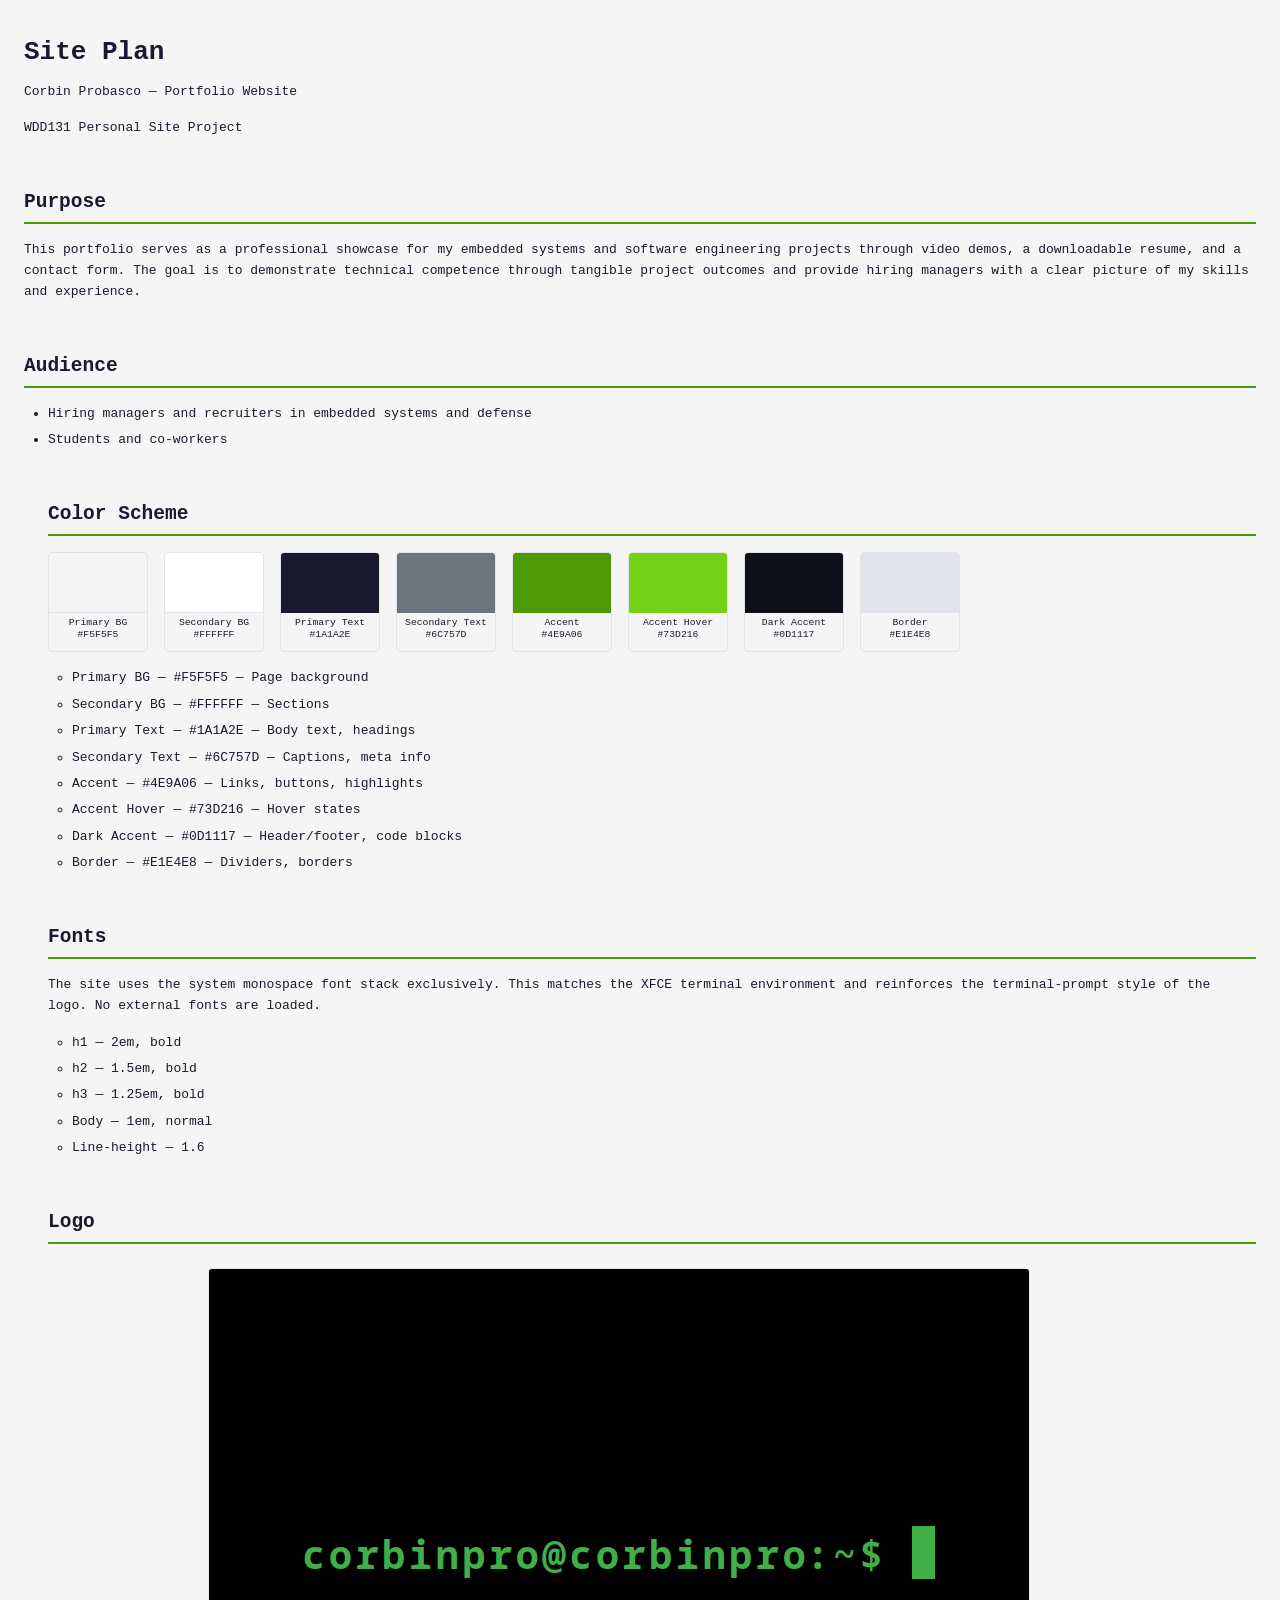
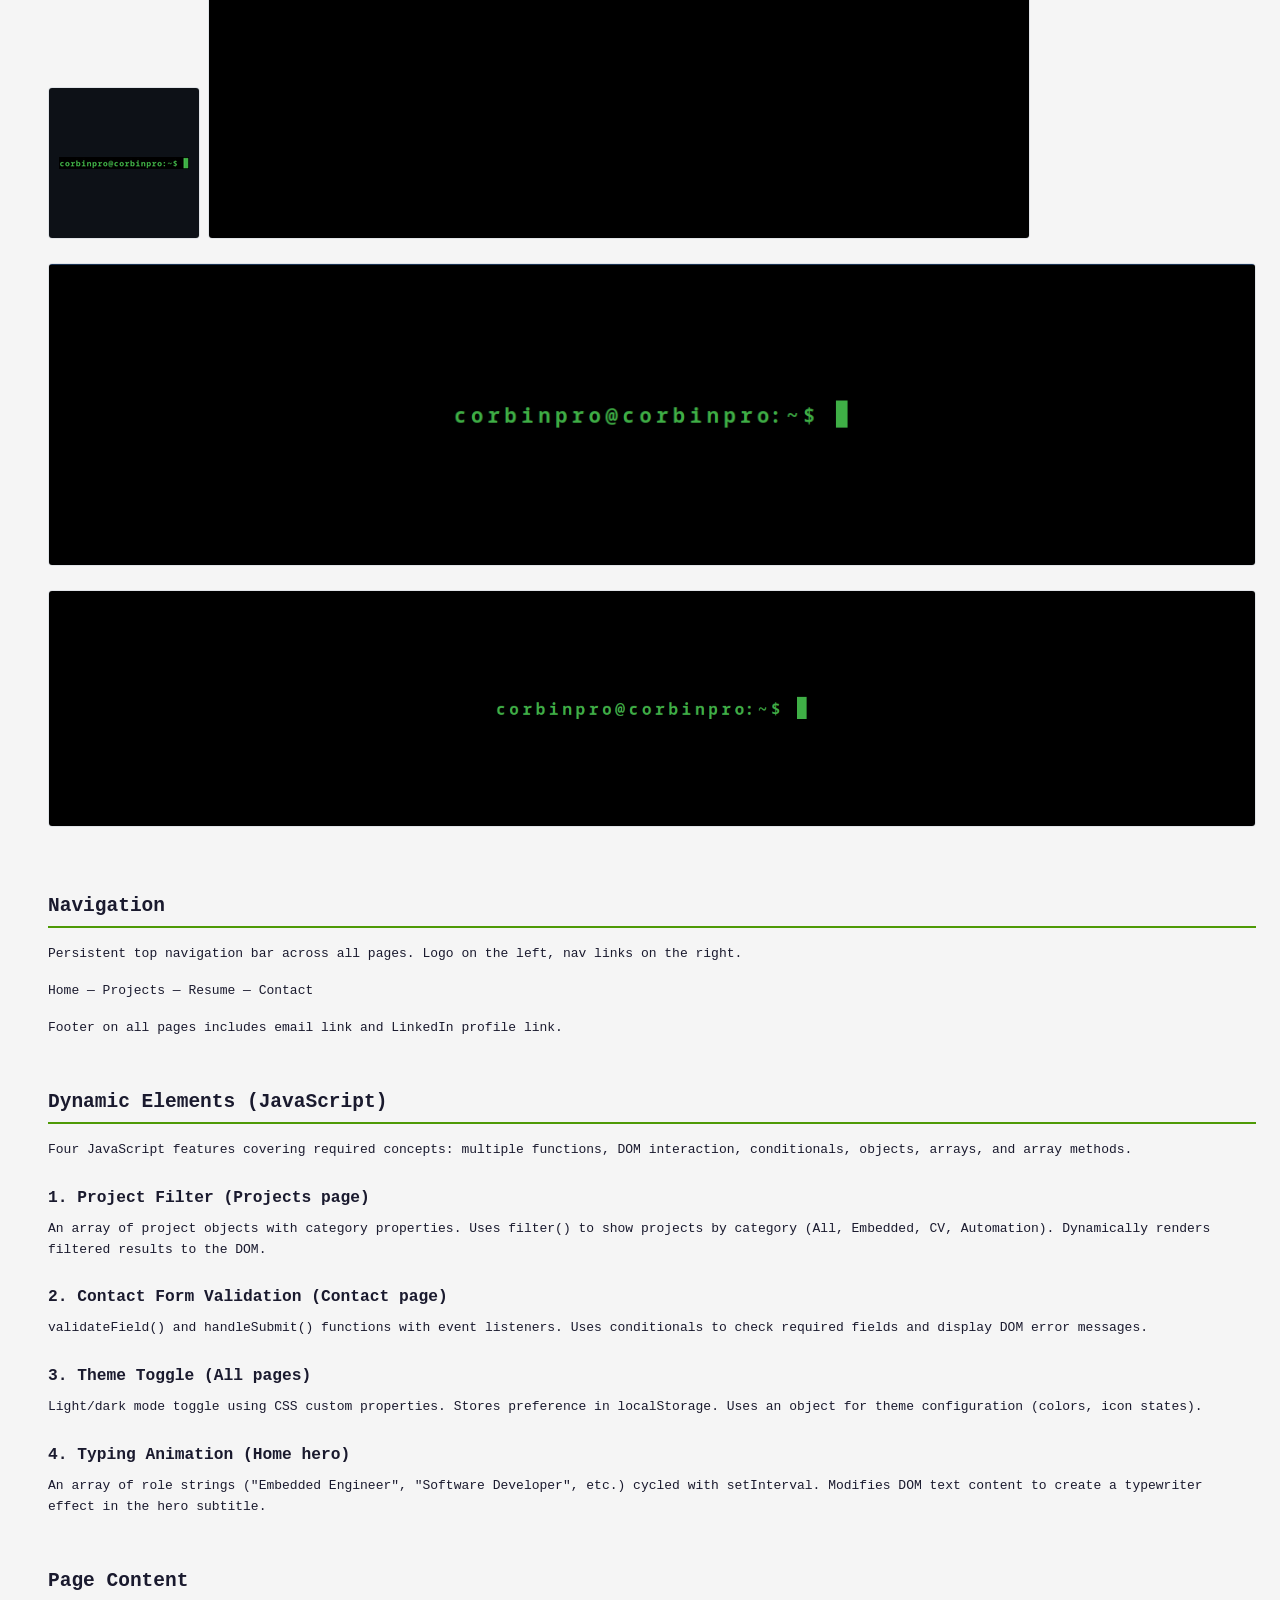
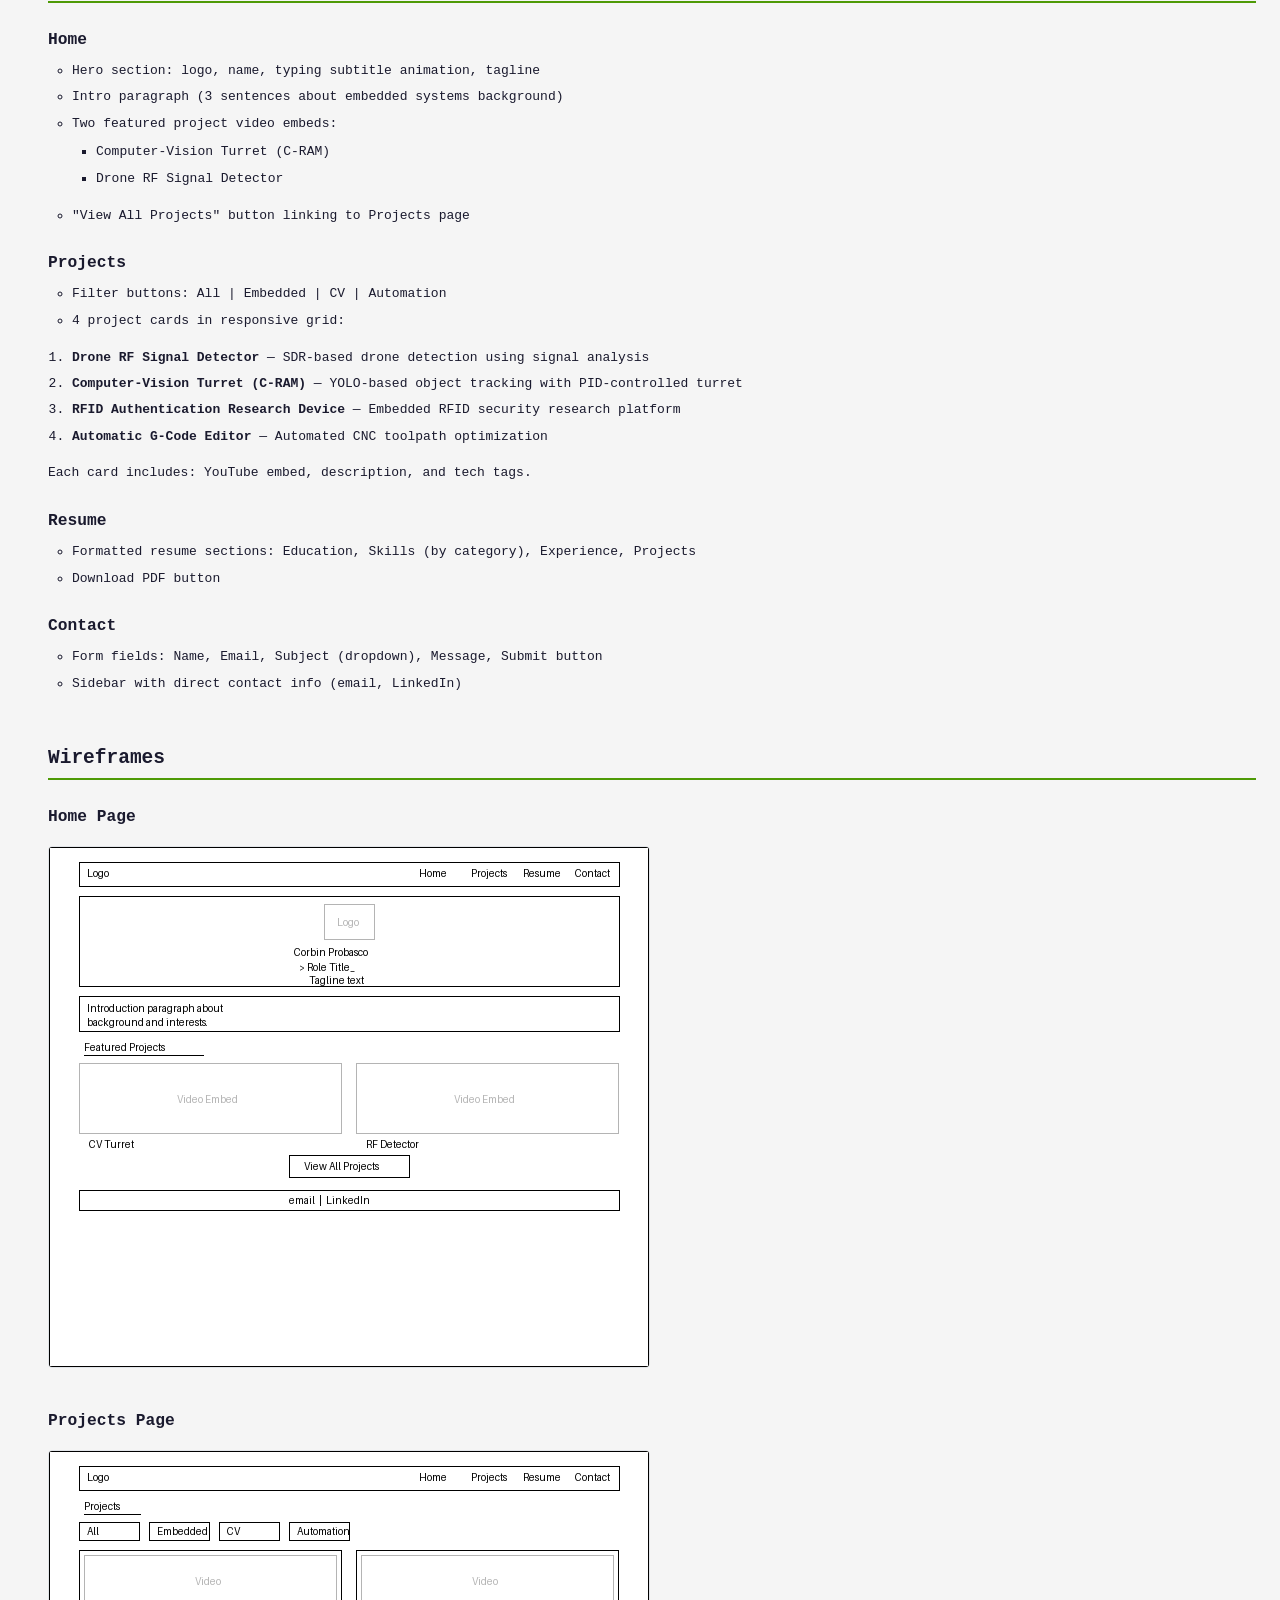
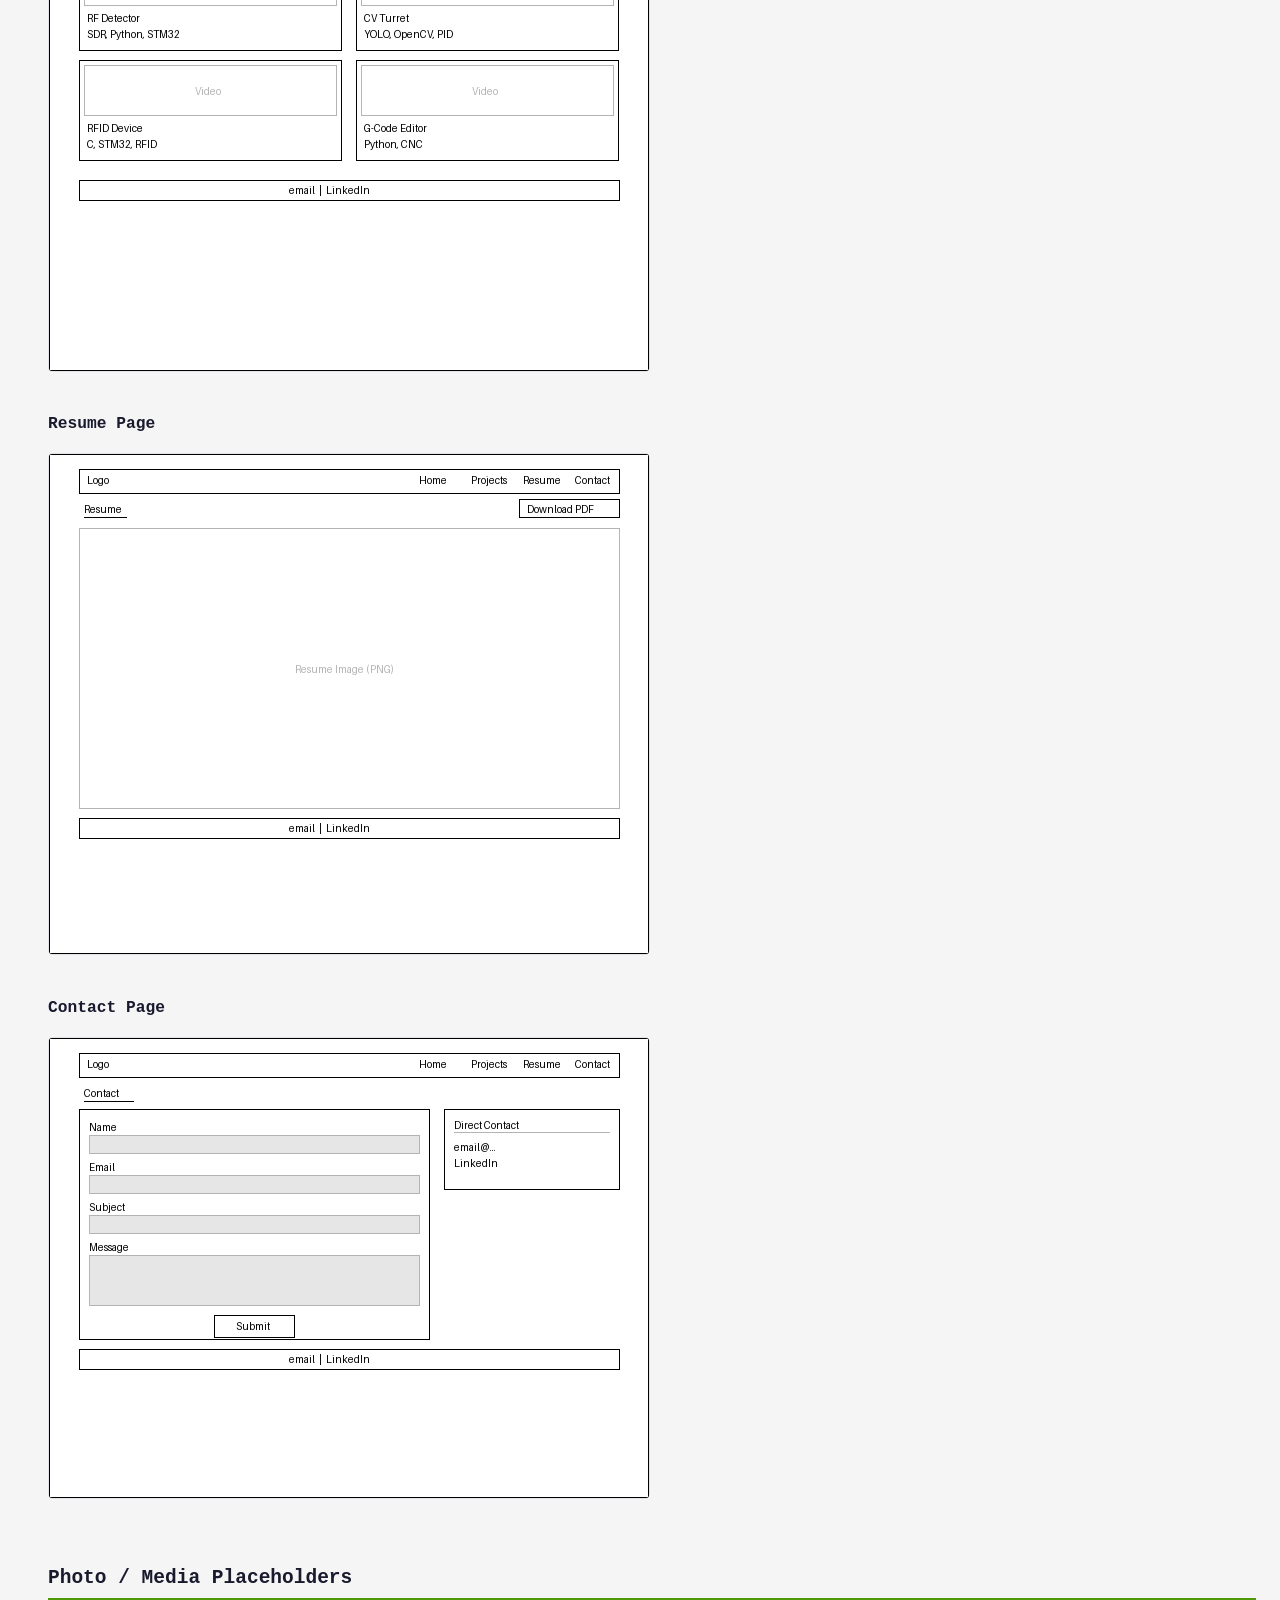
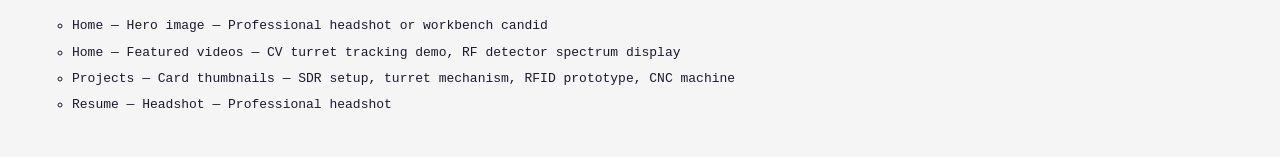
==== plan/site-plan.html @ 93730e00 "site plan" ====
<!DOCTYPE html>
<html lang="en">
<head>
    <meta charset="UTF-8">
    <meta name="viewport" content="width=device-width, initial-scale=1.0">
    <title>Site Plan — Corbin Probasco Portfolio</title>
    <link rel="stylesheet" href="site-plan.css">
</head>
<body>
    <header>
        <h1>Site Plan</h1>
        <p>Corbin Probasco — Portfolio Website</p>
        <p>WDD131 Personal Site Project</p>
    </header>

    <h2>Purpose</h2>
    <p>
        This portfolio serves as a professional showcase for my embedded systems
        and software engineering projects through video demos, a downloadable resume,
        and a contact form. The goal is to demonstrate technical competence through
        tangible project outcomes and provide hiring managers with a clear picture
        of my skills and experience.
    </p>

    <h2>Audience</h2>
    <ul>
        <li>Hiring managers and recruiters in embedded systems and defense</li>
        <li>Students and co-workers </li>
        
    <h2>Color Scheme</h2>
    <div class="color-swatches">
        <div class="swatch">
            <div class="color-block" style="background: #F5F5F5; border-bottom: 1px solid #E1E4E8;"></div>
            <div class="color-label">Primary BG<br>#F5F5F5</div>
        </div>
        <div class="swatch">
            <div class="color-block" style="background: #FFFFFF; border-bottom: 1px solid #E1E4E8;"></div>
            <div class="color-label">Secondary BG<br>#FFFFFF</div>
        </div>
        <div class="swatch">
            <div class="color-block" style="background: #1A1A2E;"></div>
            <div class="color-label">Primary Text<br>#1A1A2E</div>
        </div>
        <div class="swatch">
            <div class="color-block" style="background: #6C757D;"></div>
            <div class="color-label">Secondary Text<br>#6C757D</div>
        </div>
        <div class="swatch">
            <div class="color-block" style="background: #4E9A06;"></div>
            <div class="color-label">Accent<br>#4E9A06</div>
        </div>
        <div class="swatch">
            <div class="color-block" style="background: #73D216;"></div>
            <div class="color-label">Accent Hover<br>#73D216</div>
        </div>
        <div class="swatch">
            <div class="color-block" style="background: #0D1117;"></div>
            <div class="color-label">Dark Accent<br>#0D1117</div>
        </div>
        <div class="swatch">
            <div class="color-block" style="background: #E1E4E8;"></div>
            <div class="color-label">Border<br>#E1E4E8</div>
        </div>
    </div>
    <ul>
        <li>Primary BG — #F5F5F5 — Page background</li>
        <li>Secondary BG — #FFFFFF — Sections</li>
        <li>Primary Text — #1A1A2E — Body text, headings</li>
        <li>Secondary Text — #6C757D — Captions, meta info</li>
        <li>Accent — #4E9A06 — Links, buttons, highlights</li>
        <li>Accent Hover — #73D216 — Hover states</li>
        <li>Dark Accent — #0D1117 — Header/footer, code blocks</li>
        <li>Border — #E1E4E8 — Dividers, borders</li>
    </ul>

    <h2>Fonts</h2>
    <p>
        The site uses the system <code>monospace</code> font stack exclusively.
        This matches the XFCE terminal environment and reinforces the terminal-prompt
        style of the logo. No external fonts are loaded.
    </p>
    <ul>
        <li>h1 — 2em, bold</li>
        <li>h2 — 1.5em, bold</li>
        <li>h3 — 1.25em, bold</li>
        <li>Body — 1em, normal</li>
        <li>Line-height — 1.6</li>
    </ul>

    <h2>Logo</h2>
    <img src="../images/corbinpro-small.png" alt="corbinpro small logo">
    <img src="../images/corbinpro.png" alt="corbinpro terminal logo">
    <img src="../images/corbinpro-wide.png" alt="corbinpro wide banner">
    <img src="../images/corbinpro-extra-wide.png" alt="corbinpro extra wide banner">

    <h2>Navigation</h2>
    <p>
        Persistent top navigation bar across all pages. Logo on the left,
        nav links on the right.
    </p>
    <p>Home — Projects — Resume — Contact</p>
    <p>Footer on all pages includes email link and LinkedIn profile link.</p>

    <h2>Dynamic Elements (JavaScript)</h2>
    <p>
        Four JavaScript features covering required concepts: multiple functions,
        DOM interaction, conditionals, objects, arrays, and array methods.
    </p>

    <h3>1. Project Filter (Projects page)</h3>
    <p>
        An array of project objects with category properties. Uses
        <code>filter()</code> to show projects by category (All, Embedded, CV,
        Automation). Dynamically renders filtered results to the DOM.
    </p>

    <h3>2. Contact Form Validation (Contact page)</h3>
    <p>
        <code>validateField()</code> and <code>handleSubmit()</code> functions
        with event listeners. Uses conditionals to check required fields and
        display DOM error messages.
    </p>

    <h3>3. Theme Toggle (All pages)</h3>
    <p>
        Light/dark mode toggle using CSS custom properties. Stores preference in
        <code>localStorage</code>. Uses an object for theme configuration
        (colors, icon states).
    </p>

    <h3>4. Typing Animation (Home hero)</h3>
    <p>
        An array of role strings ("Embedded Engineer", "Software Developer", etc.)
        cycled with <code>setInterval</code>. Modifies DOM text content to create
        a typewriter effect in the hero subtitle.
    </p>

    <h2>Page Content</h2>

    <h3>Home</h3>
    <ul>
        <li>Hero section: logo, name, typing subtitle animation, tagline</li>
        <li>Intro paragraph (3 sentences about embedded systems background)</li>
        <li>Two featured project video embeds:
            <ul>
                <li>Computer-Vision Turret (C-RAM)</li>
                <li>Drone RF Signal Detector</li>
            </ul>
        </li>
        <li>"View All Projects" button linking to Projects page</li>
    </ul>

    <h3>Projects</h3>
    <ul>
        <li>Filter buttons: All | Embedded | CV | Automation</li>
        <li>4 project cards in responsive grid:</li>
    </ul>
    <ol>
        <li><strong>Drone RF Signal Detector</strong> — SDR-based drone detection using signal analysis</li>
        <li><strong>Computer-Vision Turret (C-RAM)</strong> — YOLO-based object tracking with PID-controlled turret</li>
        <li><strong>RFID Authentication Research Device</strong> — Embedded RFID security research platform</li>
        <li><strong>Automatic G-Code Editor</strong> — Automated CNC toolpath optimization</li>
    </ol>
    <p>Each card includes: YouTube embed, description, and tech tags.</p>

    <h3>Resume</h3>
    <ul>
        <li>Formatted resume sections: Education, Skills (by category), Experience, Projects</li>
        <li>Download PDF button</li>
    </ul>

    <h3>Contact</h3>
    <ul>
        <li>Form fields: Name, Email, Subject (dropdown), Message, Submit button</li>
        <li>Sidebar with direct contact info (email, LinkedIn)</li>
    </ul>

    <h2>Wireframes</h2>

    <h3>Home Page</h3>
    <img src="../images/home.png" alt="Home page wireframe">

    <h3>Projects Page</h3>
    <img src="../images/projects.png" alt="Projects page wireframe">

    <h3>Resume Page</h3>
    <img src="../images/resume.png" alt="Resume page wireframe">

    <h3>Contact Page</h3>
    <img src="../images/contact.png" alt="Contact page wireframe">

    <h2>Photo / Media Placeholders</h2>
    <ul>
        <li>Home — Hero image — Professional headshot or workbench candid</li>
        <li>Home — Featured videos — CV turret tracking demo, RF detector spectrum display</li>
        <li>Projects — Card thumbnails — SDR setup, turret mechanism, RFID prototype, CNC machine</li>
        <li>Resume — Headshot — Professional headshot</li>
    </ul>

</body>
</html>
---- plan/site-plan.css ----
* {
    margin: 0;
    padding: 0;
    box-sizing: border-box;
}

body {
    font-family: monospace;
    background: #F5F5F5;
    color: #1A1A2E;
    max-width: 1400px;
    margin: 0 auto;
    padding: 2rem 1.5rem;
    line-height: 1.6;
}

h1 { font-size: 2em; margin-bottom: 0.5rem; }
h2 {
    font-size: 1.5em;
    border-bottom: 2px solid #4E9A06;
    padding-bottom: 0.25rem;
    margin-top: 3rem;
    margin-bottom: 1rem;
}
h3 { font-size: 1.25em; margin-top: 1.5rem; margin-bottom: 0.5rem; }

p { margin-bottom: 1rem; }
a { color: #4E9A06; }
a:hover { color: #73D216; }

ul, ol { margin: 0.5rem 0 1rem 1.5rem; }
li { margin-bottom: 0.35rem; }

.color-swatches {
    display: flex;
    flex-wrap: wrap;
    gap: 1rem;
    margin: 1rem 0;
}

.swatch {
    width: 100px;
    height: 100px;
    border: 1px solid #E1E4E8;
    border-radius: 4px;
    text-align: center;
    font-size: 0.75em;
    overflow: hidden;
}
.swatch .color-block { width: 100%; height: 60px; }
.swatch .color-label { padding: 4px 2px; line-height: 1.2; }

img {
    max-width: 100%;
    height: auto;
    border: 1px solid #E1E4E8;
    border-radius: 4px;
    margin: 0.5rem 0;
}

@media (max-width: 600px) {
    body { padding: 1rem; }
    .color-swatches { justify-content: center; }
    .swatch { width: 80px; height: 80px; }
    .swatch .color-block { height: 45px; }
}
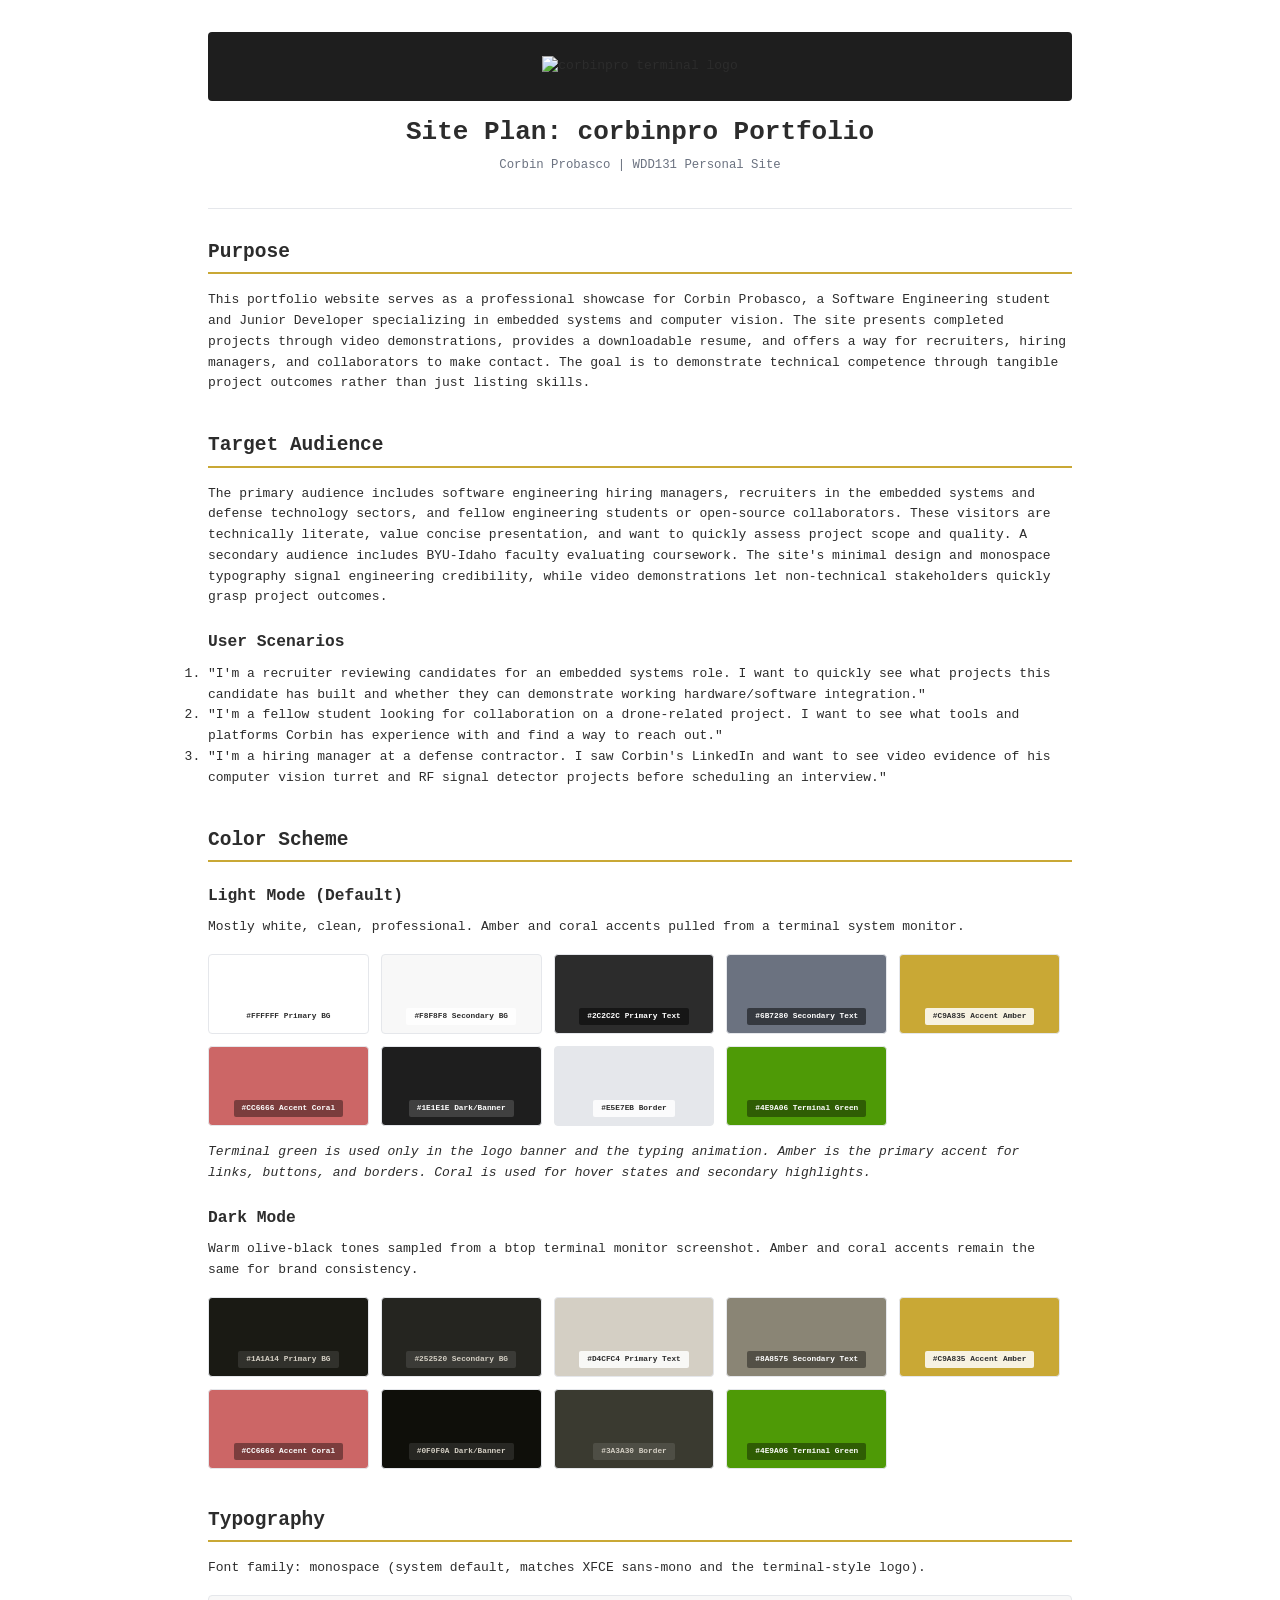
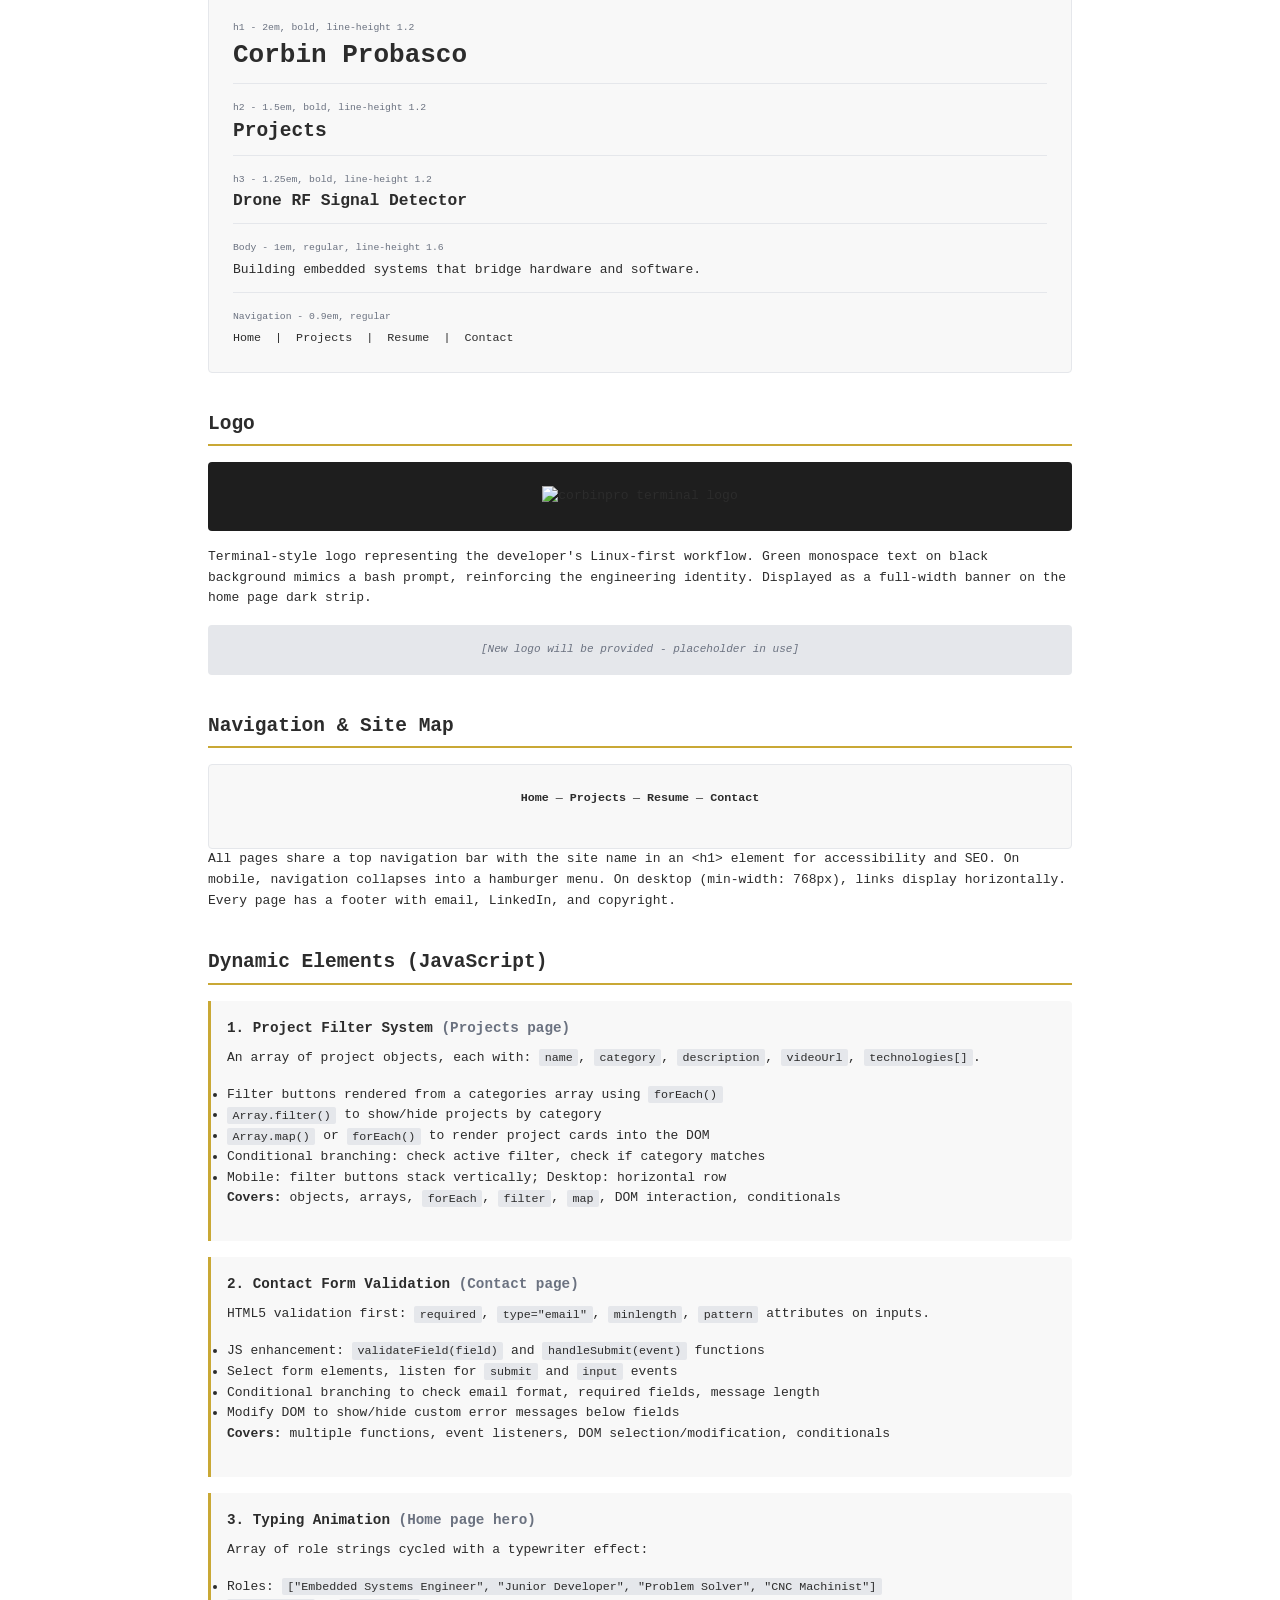
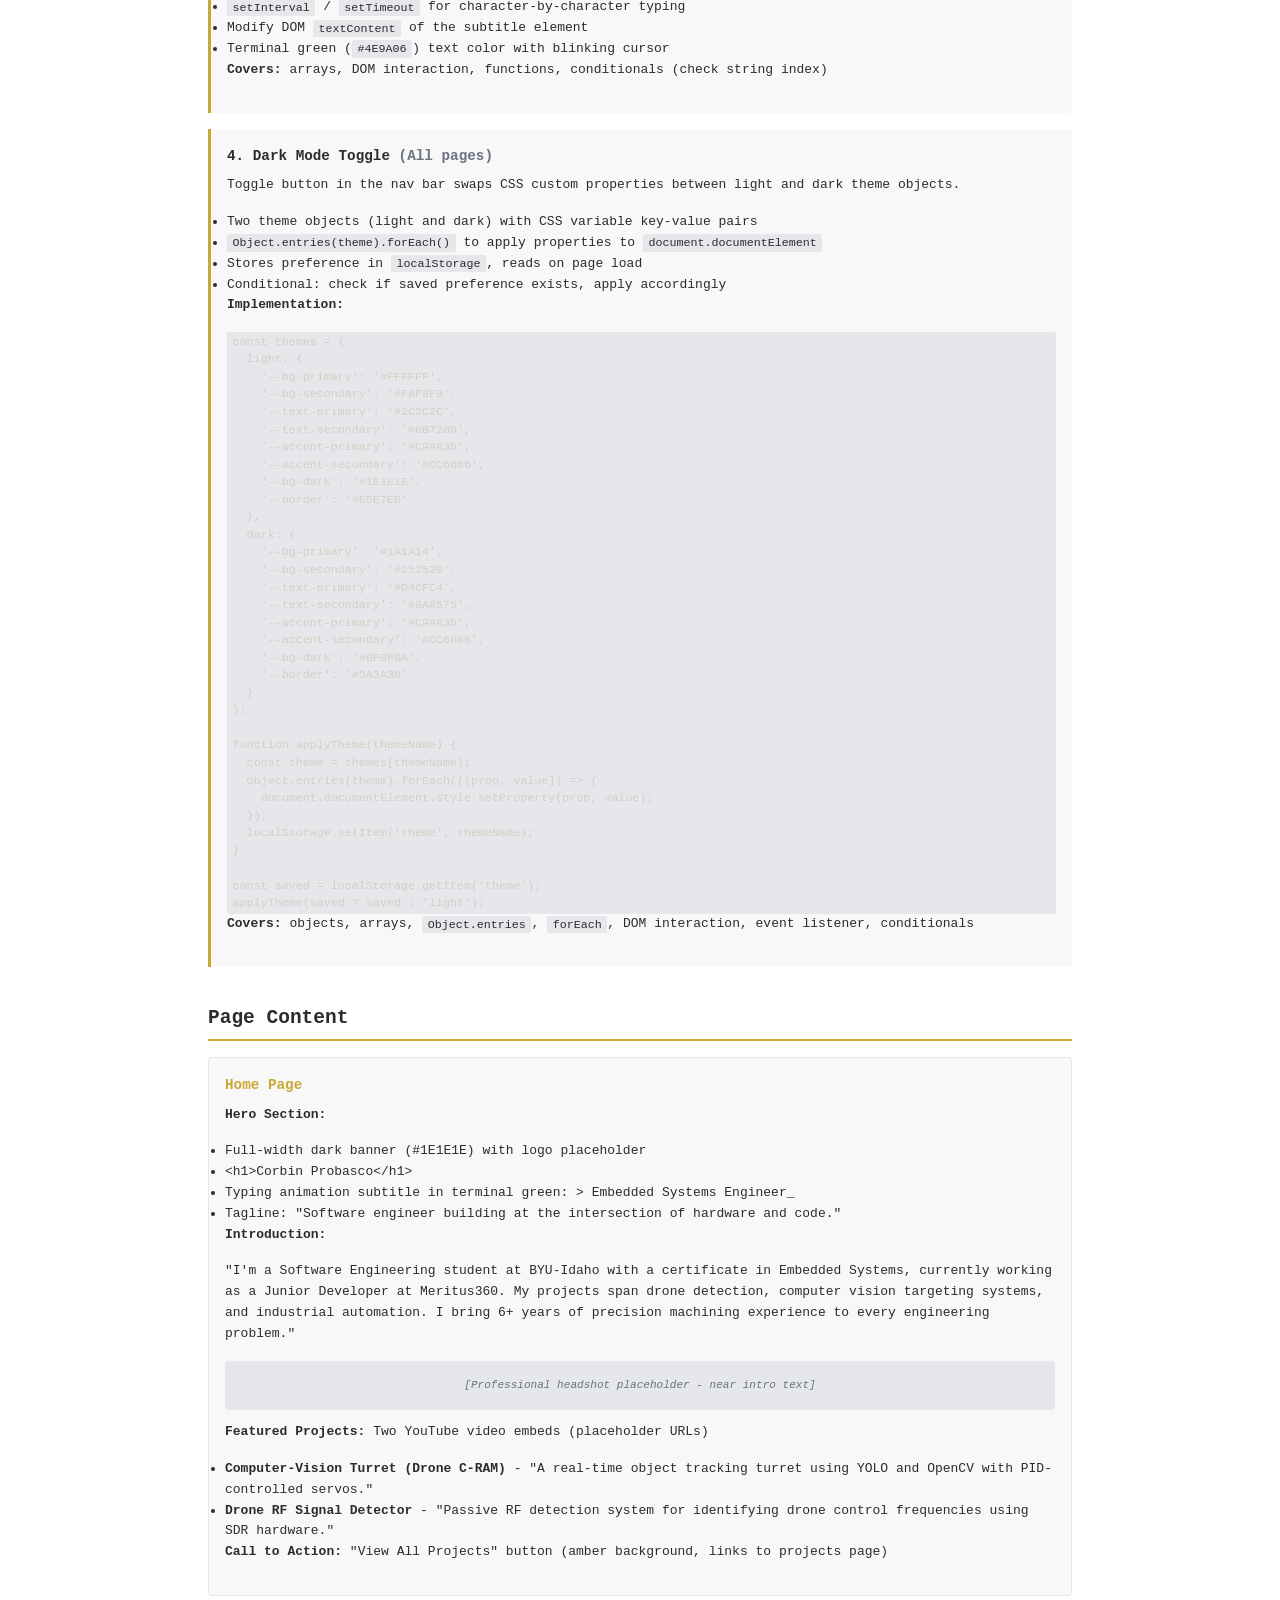
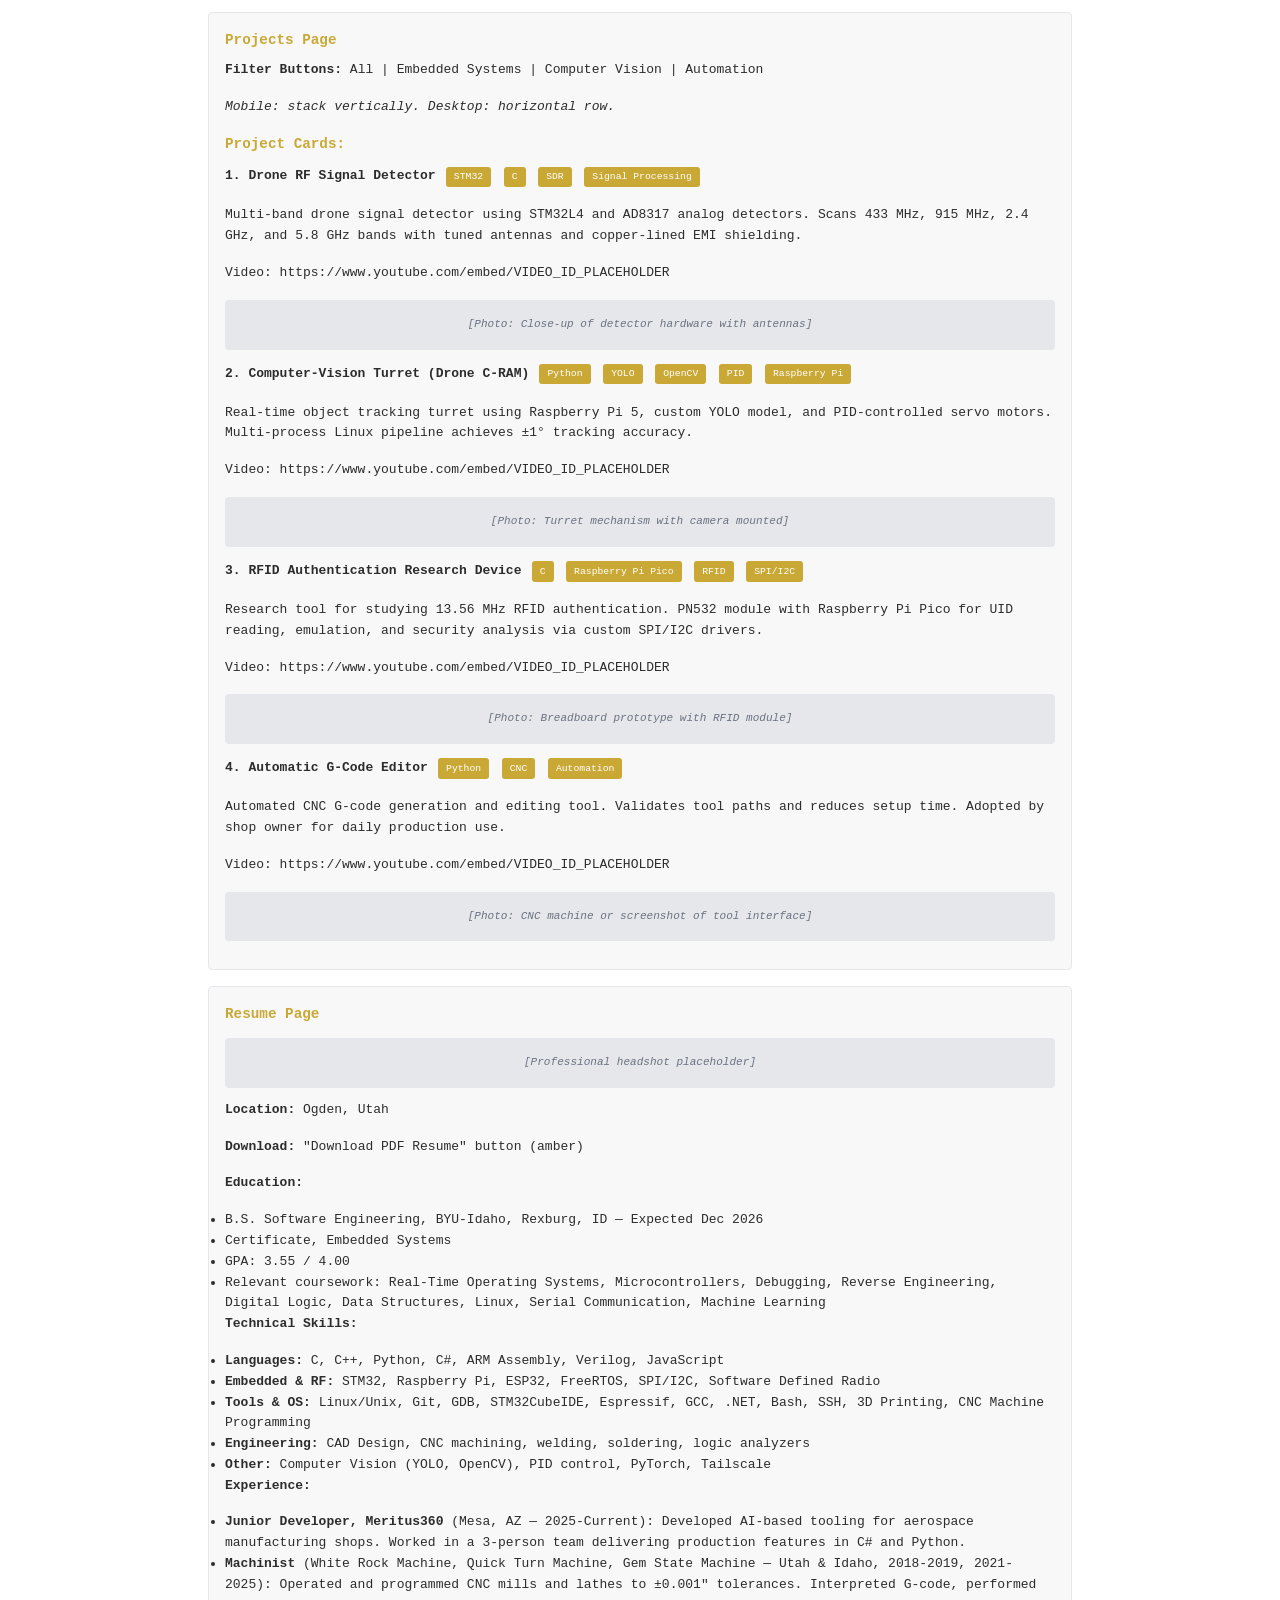
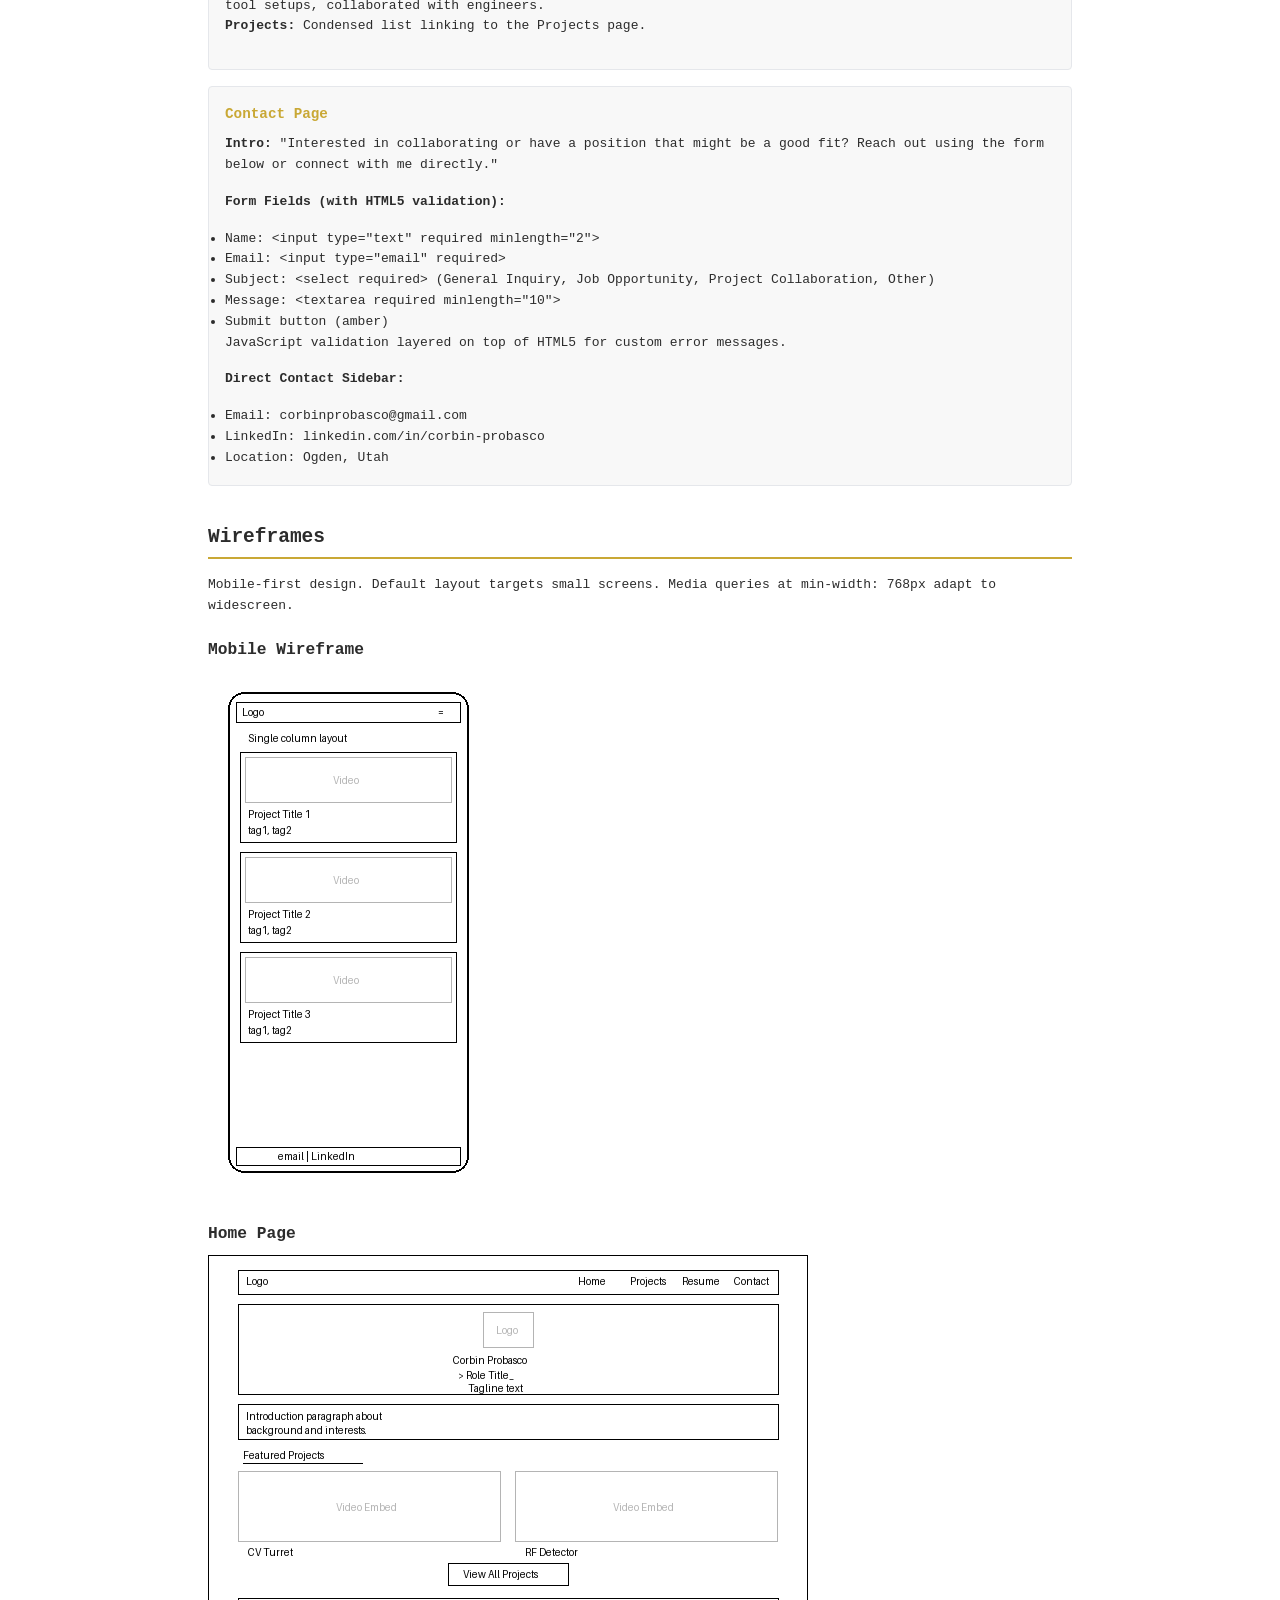
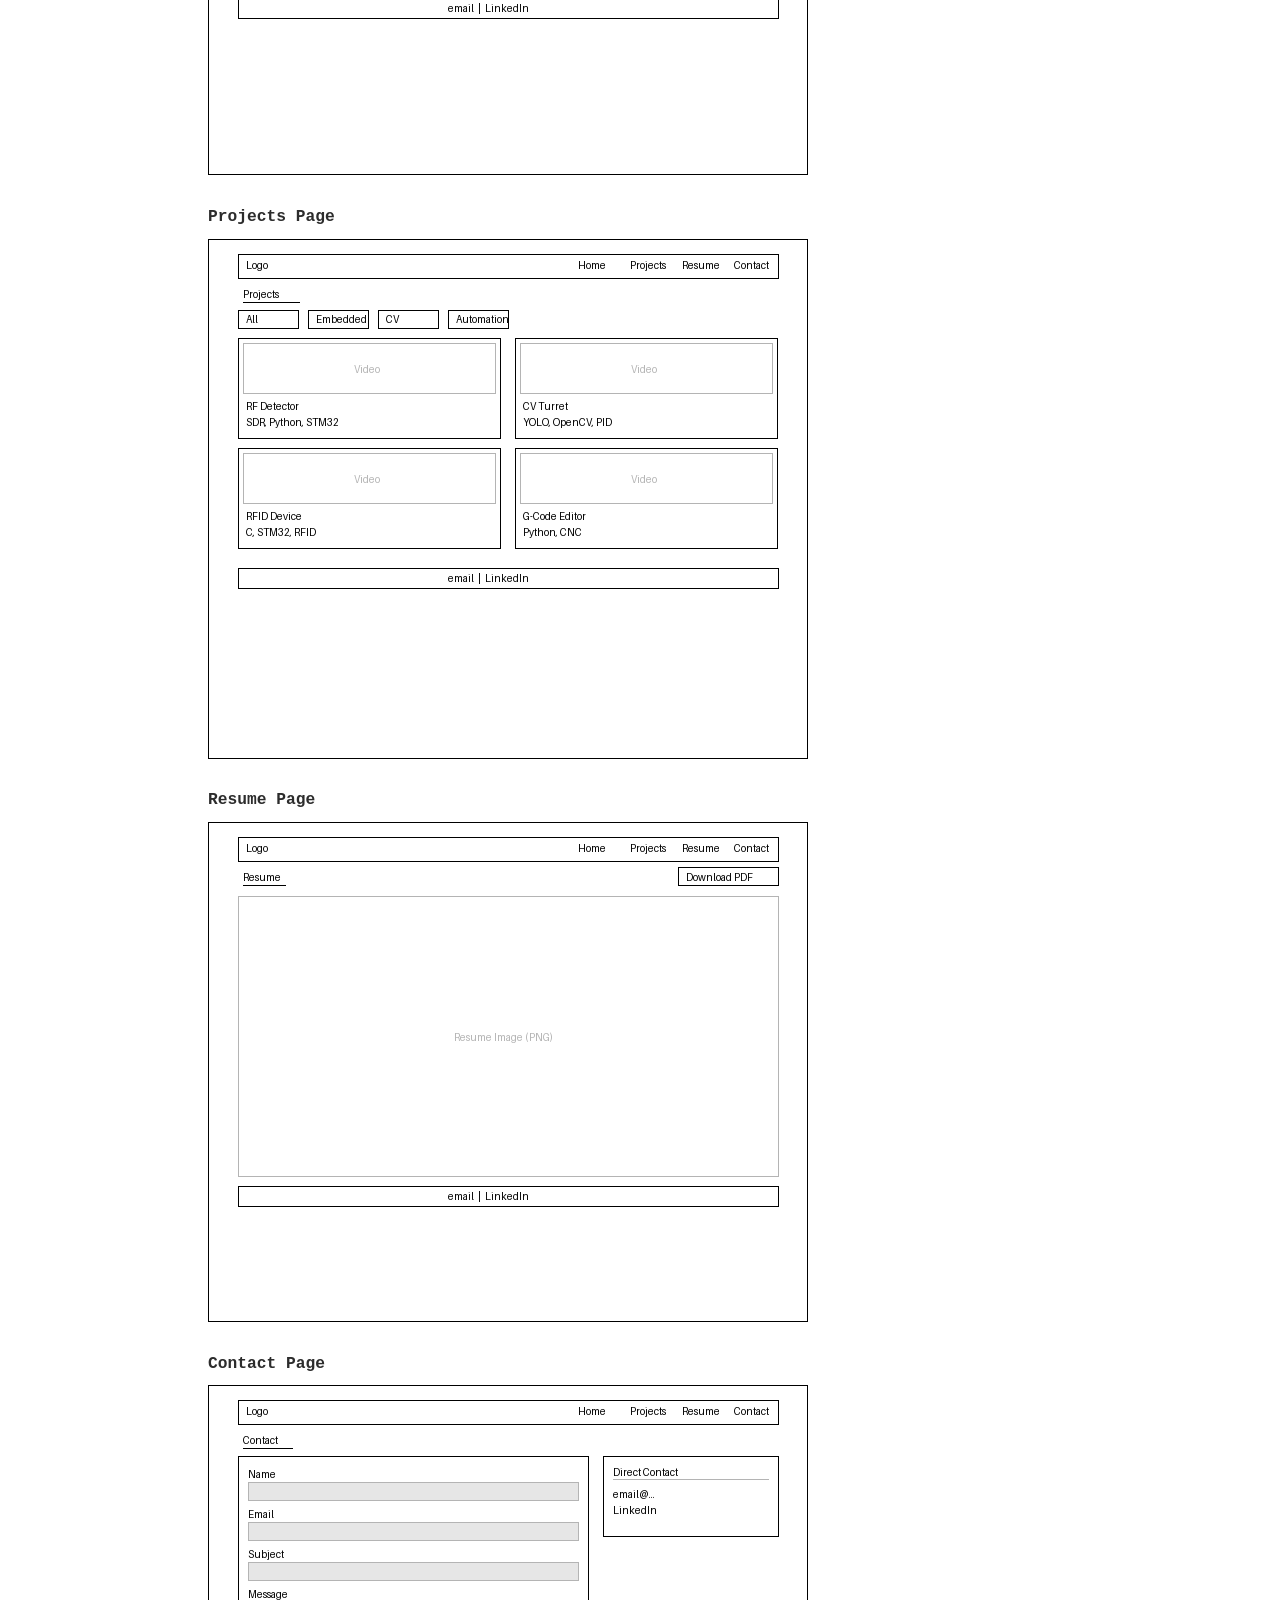
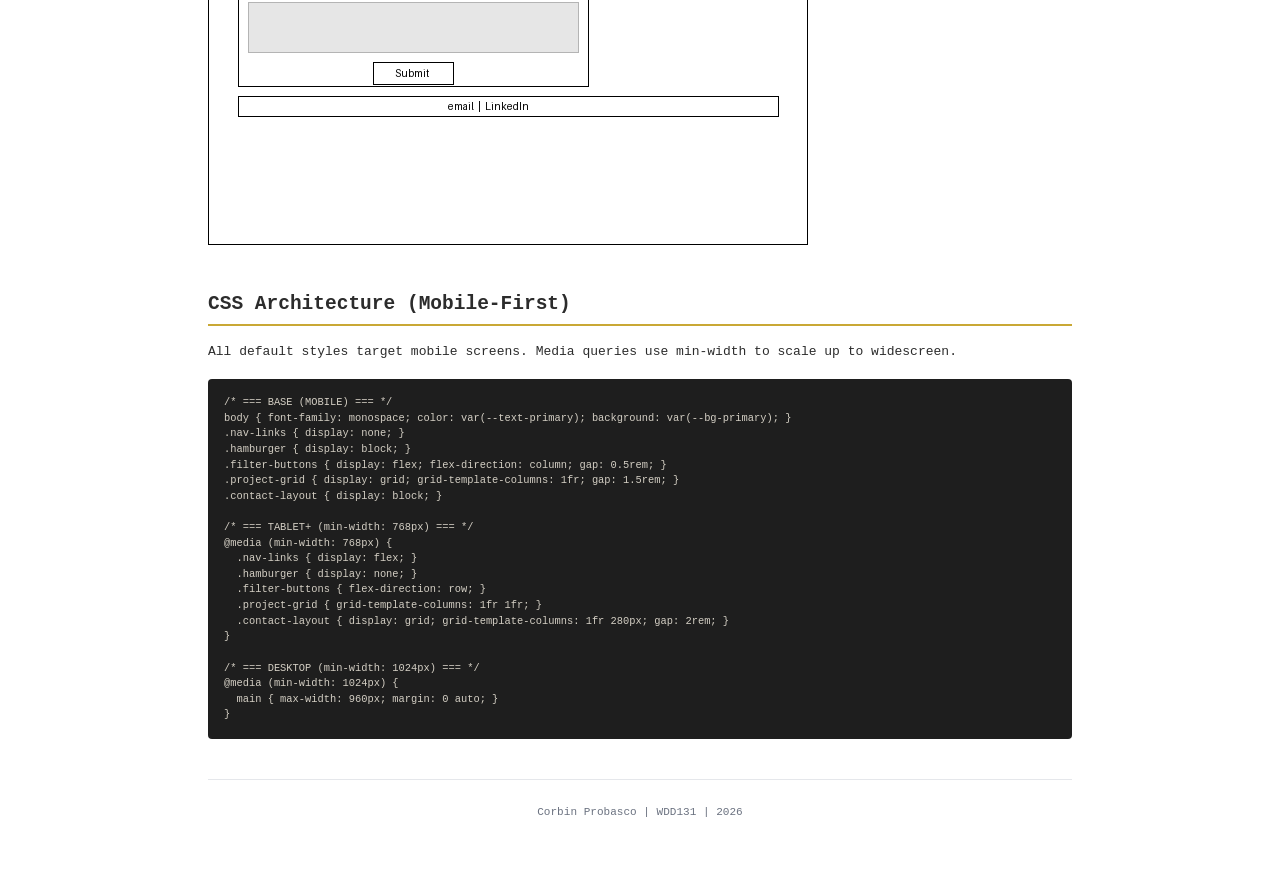
==== commit a67195fe: "total site revision" ====
--- a/plan/site-plan.html
+++ b/plan/site-plan.html
@@ -3,199 +3,434 @@
 <head>
     <meta charset="UTF-8">
     <meta name="viewport" content="width=device-width, initial-scale=1.0">
-    <title>Site Plan — Corbin Probasco Portfolio</title>
+    <title>Site Plan - corbinpro Portfolio</title>
     <link rel="stylesheet" href="site-plan.css">
 </head>
 <body>
+
     <header>
-        <h1>Site Plan</h1>
-        <p>Corbin Probasco — Portfolio Website</p>
-        <p>WDD131 Personal Site Project</p>
+        <div class="logo-banner">
+            <img src="../images/corbinpro.png" alt="corbinpro terminal logo">
+        </div>
+        <h1>Site Plan: corbinpro Portfolio</h1>
+        <p>Corbin Probasco | WDD131 Personal Site</p>
     </header>
 
-    <h2>Purpose</h2>
-    <p>
-        This portfolio serves as a professional showcase for my embedded systems
-        and software engineering projects through video demos, a downloadable resume,
-        and a contact form. The goal is to demonstrate technical competence through
-        tangible project outcomes and provide hiring managers with a clear picture
-        of my skills and experience.
-    </p>
-
-    <h2>Audience</h2>
-    <ul>
-        <li>Hiring managers and recruiters in embedded systems and defense</li>
-        <li>Students and co-workers </li>
-        
-    <h2>Color Scheme</h2>
-    <div class="color-swatches">
-        <div class="swatch">
-            <div class="color-block" style="background: #F5F5F5; border-bottom: 1px solid #E1E4E8;"></div>
-            <div class="color-label">Primary BG<br>#F5F5F5</div>
-        </div>
-        <div class="swatch">
-            <div class="color-block" style="background: #FFFFFF; border-bottom: 1px solid #E1E4E8;"></div>
-            <div class="color-label">Secondary BG<br>#FFFFFF</div>
-        </div>
-        <div class="swatch">
-            <div class="color-block" style="background: #1A1A2E;"></div>
-            <div class="color-label">Primary Text<br>#1A1A2E</div>
-        </div>
-        <div class="swatch">
-            <div class="color-block" style="background: #6C757D;"></div>
-            <div class="color-label">Secondary Text<br>#6C757D</div>
-        </div>
-        <div class="swatch">
-            <div class="color-block" style="background: #4E9A06;"></div>
-            <div class="color-label">Accent<br>#4E9A06</div>
-        </div>
-        <div class="swatch">
-            <div class="color-block" style="background: #73D216;"></div>
-            <div class="color-label">Accent Hover<br>#73D216</div>
-        </div>
-        <div class="swatch">
-            <div class="color-block" style="background: #0D1117;"></div>
-            <div class="color-label">Dark Accent<br>#0D1117</div>
-        </div>
-        <div class="swatch">
-            <div class="color-block" style="background: #E1E4E8;"></div>
-            <div class="color-label">Border<br>#E1E4E8</div>
-        </div>
-    </div>
-    <ul>
-        <li>Primary BG — #F5F5F5 — Page background</li>
-        <li>Secondary BG — #FFFFFF — Sections</li>
-        <li>Primary Text — #1A1A2E — Body text, headings</li>
-        <li>Secondary Text — #6C757D — Captions, meta info</li>
-        <li>Accent — #4E9A06 — Links, buttons, highlights</li>
-        <li>Accent Hover — #73D216 — Hover states</li>
-        <li>Dark Accent — #0D1117 — Header/footer, code blocks</li>
-        <li>Border — #E1E4E8 — Dividers, borders</li>
-    </ul>
-
-    <h2>Fonts</h2>
-    <p>
-        The site uses the system <code>monospace</code> font stack exclusively.
-        This matches the XFCE terminal environment and reinforces the terminal-prompt
-        style of the logo. No external fonts are loaded.
-    </p>
-    <ul>
-        <li>h1 — 2em, bold</li>
-        <li>h2 — 1.5em, bold</li>
-        <li>h3 — 1.25em, bold</li>
-        <li>Body — 1em, normal</li>
-        <li>Line-height — 1.6</li>
-    </ul>
-
-    <h2>Logo</h2>
-    <img src="../images/corbinpro-small.png" alt="corbinpro small logo">
-    <img src="../images/corbinpro.png" alt="corbinpro terminal logo">
-    <img src="../images/corbinpro-wide.png" alt="corbinpro wide banner">
-    <img src="../images/corbinpro-extra-wide.png" alt="corbinpro extra wide banner">
-
-    <h2>Navigation</h2>
-    <p>
-        Persistent top navigation bar across all pages. Logo on the left,
-        nav links on the right.
-    </p>
-    <p>Home — Projects — Resume — Contact</p>
-    <p>Footer on all pages includes email link and LinkedIn profile link.</p>
-
-    <h2>Dynamic Elements (JavaScript)</h2>
-    <p>
-        Four JavaScript features covering required concepts: multiple functions,
-        DOM interaction, conditionals, objects, arrays, and array methods.
-    </p>
-
-    <h3>1. Project Filter (Projects page)</h3>
-    <p>
-        An array of project objects with category properties. Uses
-        <code>filter()</code> to show projects by category (All, Embedded, CV,
-        Automation). Dynamically renders filtered results to the DOM.
-    </p>
-
-    <h3>2. Contact Form Validation (Contact page)</h3>
-    <p>
-        <code>validateField()</code> and <code>handleSubmit()</code> functions
-        with event listeners. Uses conditionals to check required fields and
-        display DOM error messages.
-    </p>
-
-    <h3>3. Theme Toggle (All pages)</h3>
-    <p>
-        Light/dark mode toggle using CSS custom properties. Stores preference in
-        <code>localStorage</code>. Uses an object for theme configuration
-        (colors, icon states).
-    </p>
-
-    <h3>4. Typing Animation (Home hero)</h3>
-    <p>
-        An array of role strings ("Embedded Engineer", "Software Developer", etc.)
-        cycled with <code>setInterval</code>. Modifies DOM text content to create
-        a typewriter effect in the hero subtitle.
-    </p>
-
-    <h2>Page Content</h2>
-
-    <h3>Home</h3>
-    <ul>
-        <li>Hero section: logo, name, typing subtitle animation, tagline</li>
-        <li>Intro paragraph (3 sentences about embedded systems background)</li>
-        <li>Two featured project video embeds:
-            <ul>
-                <li>Computer-Vision Turret (C-RAM)</li>
-                <li>Drone RF Signal Detector</li>
-            </ul>
-        </li>
-        <li>"View All Projects" button linking to Projects page</li>
-    </ul>
-
-    <h3>Projects</h3>
-    <ul>
-        <li>Filter buttons: All | Embedded | CV | Automation</li>
-        <li>4 project cards in responsive grid:</li>
-    </ul>
-    <ol>
-        <li><strong>Drone RF Signal Detector</strong> — SDR-based drone detection using signal analysis</li>
-        <li><strong>Computer-Vision Turret (C-RAM)</strong> — YOLO-based object tracking with PID-controlled turret</li>
-        <li><strong>RFID Authentication Research Device</strong> — Embedded RFID security research platform</li>
-        <li><strong>Automatic G-Code Editor</strong> — Automated CNC toolpath optimization</li>
-    </ol>
-    <p>Each card includes: YouTube embed, description, and tech tags.</p>
-
-    <h3>Resume</h3>
-    <ul>
-        <li>Formatted resume sections: Education, Skills (by category), Experience, Projects</li>
-        <li>Download PDF button</li>
-    </ul>
-
-    <h3>Contact</h3>
-    <ul>
-        <li>Form fields: Name, Email, Subject (dropdown), Message, Submit button</li>
-        <li>Sidebar with direct contact info (email, LinkedIn)</li>
-    </ul>
-
-    <h2>Wireframes</h2>
-
-    <h3>Home Page</h3>
-    <img src="../images/home.png" alt="Home page wireframe">
-
-    <h3>Projects Page</h3>
-    <img src="../images/projects.png" alt="Projects page wireframe">
-
-    <h3>Resume Page</h3>
-    <img src="../images/resume.png" alt="Resume page wireframe">
-
-    <h3>Contact Page</h3>
-    <img src="../images/contact.png" alt="Contact page wireframe">
-
-    <h2>Photo / Media Placeholders</h2>
-    <ul>
-        <li>Home — Hero image — Professional headshot or workbench candid</li>
-        <li>Home — Featured videos — CV turret tracking demo, RF detector spectrum display</li>
-        <li>Projects — Card thumbnails — SDR setup, turret mechanism, RFID prototype, CNC machine</li>
-        <li>Resume — Headshot — Professional headshot</li>
-    </ul>
+    <main>
+
+        <!-- PURPOSE -->
+        <section id="purpose">
+            <h2>Purpose</h2>
+            <p>
+                This portfolio website serves as a professional showcase for Corbin Probasco, a Software Engineering
+                student and Junior Developer specializing in embedded systems and computer vision. The site presents
+                completed projects through video demonstrations, provides a downloadable resume, and offers a way for
+                recruiters, hiring managers, and collaborators to make contact. The goal is to demonstrate technical
+                competence through tangible project outcomes rather than just listing skills.
+            </p>
+        </section>
+
+        <!-- AUDIENCE -->
+        <section id="audience">
+            <h2>Target Audience</h2>
+            <p>
+                The primary audience includes software engineering hiring managers, recruiters in the embedded systems
+                and defense technology sectors, and fellow engineering students or open-source collaborators. These
+                visitors are technically literate, value concise presentation, and want to quickly assess project scope
+                and quality. A secondary audience includes BYU-Idaho faculty evaluating coursework. The site's minimal
+                design and monospace typography signal engineering credibility, while video demonstrations let
+                non-technical stakeholders quickly grasp project outcomes.
+            </p>
+
+            <h3>User Scenarios</h3>
+            <ol>
+                <li>"I'm a recruiter reviewing candidates for an embedded systems role. I want to quickly see what
+                    projects this candidate has built and whether they can demonstrate working hardware/software
+                    integration."</li>
+                <li>"I'm a fellow student looking for collaboration on a drone-related project. I want to see what
+                    tools and platforms Corbin has experience with and find a way to reach out."</li>
+                <li>"I'm a hiring manager at a defense contractor. I saw Corbin's LinkedIn and want to see video
+                    evidence of his computer vision turret and RF signal detector projects before scheduling an
+                    interview."</li>
+            </ol>
+        </section>
+
+        <!-- COLOR SCHEME -->
+        <section id="colors">
+            <h2>Color Scheme</h2>
+
+            <h3>Light Mode (Default)</h3>
+            <p>Mostly white, clean, professional. Amber and coral accents pulled from a terminal system monitor.</p>
+            <div class="color-palette">
+                <div class="color-swatch" style="background-color: #FFFFFF;">
+                    <span class="swatch-label">#FFFFFF Primary BG</span>
+                </div>
+                <div class="color-swatch" style="background-color: #F8F8F8;">
+                    <span class="swatch-label">#F8F8F8 Secondary BG</span>
+                </div>
+                <div class="color-swatch" style="background-color: #2C2C2C; color: #FFFFFF;">
+                    <span class="swatch-label" style="background: rgba(0,0,0,0.5); color: #FFF;">#2C2C2C Primary Text</span>
+                </div>
+                <div class="color-swatch" style="background-color: #6B7280; color: #FFFFFF;">
+                    <span class="swatch-label" style="background: rgba(0,0,0,0.5); color: #FFF;">#6B7280 Secondary Text</span>
+                </div>
+                <div class="color-swatch" style="background-color: #C9A835;">
+                    <span class="swatch-label">#C9A835 Accent Amber</span>
+                </div>
+                <div class="color-swatch" style="background-color: #CC6666; color: #FFFFFF;">
+                    <span class="swatch-label" style="background: rgba(0,0,0,0.4); color: #FFF;">#CC6666 Accent Coral</span>
+                </div>
+                <div class="color-swatch" style="background-color: #1E1E1E; color: #FFFFFF;">
+                    <span class="swatch-label" style="background: rgba(255,255,255,0.15); color: #FFF;">#1E1E1E Dark/Banner</span>
+                </div>
+                <div class="color-swatch" style="background-color: #E5E7EB;">
+                    <span class="swatch-label">#E5E7EB Border</span>
+                </div>
+                <div class="color-swatch" style="background-color: #4E9A06; color: #FFFFFF;">
+                    <span class="swatch-label" style="background: rgba(0,0,0,0.4); color: #FFF;">#4E9A06 Terminal Green</span>
+                </div>
+            </div>
+            <p><em>Terminal green is used only in the logo banner and the typing animation. Amber is the primary accent for links, buttons, and borders. Coral is used for hover states and secondary highlights.</em></p>
+
+            <h3>Dark Mode</h3>
+            <p>Warm olive-black tones sampled from a btop terminal monitor screenshot. Amber and coral accents remain the same for brand consistency.</p>
+            <div class="color-palette">
+                <div class="color-swatch" style="background-color: #1A1A14; color: #D4CFC4;">
+                    <span class="swatch-label" style="background: rgba(255,255,255,0.1); color: #D4CFC4;">#1A1A14 Primary BG</span>
+                </div>
+                <div class="color-swatch" style="background-color: #252520; color: #D4CFC4;">
+                    <span class="swatch-label" style="background: rgba(255,255,255,0.1); color: #D4CFC4;">#252520 Secondary BG</span>
+                </div>
+                <div class="color-swatch" style="background-color: #D4CFC4;">
+                    <span class="swatch-label">#D4CFC4 Primary Text</span>
+                </div>
+                <div class="color-swatch" style="background-color: #8A8575; color: #FFFFFF;">
+                    <span class="swatch-label" style="background: rgba(0,0,0,0.4); color: #FFF;">#8A8575 Secondary Text</span>
+                </div>
+                <div class="color-swatch" style="background-color: #C9A835;">
+                    <span class="swatch-label">#C9A835 Accent Amber</span>
+                </div>
+                <div class="color-swatch" style="background-color: #CC6666; color: #FFFFFF;">
+                    <span class="swatch-label" style="background: rgba(0,0,0,0.4); color: #FFF;">#CC6666 Accent Coral</span>
+                </div>
+                <div class="color-swatch" style="background-color: #0F0F0A; color: #D4CFC4;">
+                    <span class="swatch-label" style="background: rgba(255,255,255,0.1); color: #D4CFC4;">#0F0F0A Dark/Banner</span>
+                </div>
+                <div class="color-swatch" style="background-color: #3A3A30; color: #D4CFC4;">
+                    <span class="swatch-label" style="background: rgba(255,255,255,0.1); color: #D4CFC4;">#3A3A30 Border</span>
+                </div>
+                <div class="color-swatch" style="background-color: #4E9A06; color: #FFFFFF;">
+                    <span class="swatch-label" style="background: rgba(0,0,0,0.4); color: #FFF;">#4E9A06 Terminal Green</span>
+                </div>
+            </div>
+        </section>
+
+        <!-- TYPOGRAPHY -->
+        <section id="typography">
+            <h2>Typography</h2>
+            <p>Font family: <code>monospace</code> (system default, matches XFCE sans-mono and the terminal-style logo).</p>
+            <div class="font-samples">
+                <div class="font-sample">
+                    <span>h1 - 2em, bold, line-height 1.2</span>
+                    <div style="font-size: 2em; font-weight: bold; line-height: 1.2;">Corbin Probasco</div>
+                </div>
+                <div class="font-sample">
+                    <span>h2 - 1.5em, bold, line-height 1.2</span>
+                    <div style="font-size: 1.5em; font-weight: bold; line-height: 1.2;">Projects</div>
+                </div>
+                <div class="font-sample">
+                    <span>h3 - 1.25em, bold, line-height 1.2</span>
+                    <div style="font-size: 1.25em; font-weight: bold; line-height: 1.2;">Drone RF Signal Detector</div>
+                </div>
+                <div class="font-sample">
+                    <span>Body - 1em, regular, line-height 1.6</span>
+                    <div style="font-size: 1em; line-height: 1.6;">Building embedded systems that bridge hardware and software.</div>
+                </div>
+                <div class="font-sample">
+                    <span>Navigation - 0.9em, regular</span>
+                    <div style="font-size: 0.9em;">Home &nbsp;|&nbsp; Projects &nbsp;|&nbsp; Resume &nbsp;|&nbsp; Contact</div>
+                </div>
+            </div>
+        </section>
+
+        <!-- LOGO -->
+        <section id="logo">
+            <h2>Logo</h2>
+            <div class="logo-banner">
+                <img src="../images/corbinpro.png" alt="corbinpro terminal logo">
+            </div>
+            <p>
+                Terminal-style logo representing the developer's Linux-first workflow. Green monospace text on
+                black background mimics a bash prompt, reinforcing the engineering identity. Displayed as a
+                full-width banner on the home page dark strip.
+            </p>
+            <div class="photo-placeholder">[New logo will be provided - placeholder in use]</div>
+        </section>
+
+        <!-- NAVIGATION / SITE MAP -->
+        <section id="navigation">
+            <h2>Navigation &amp; Site Map</h2>
+            <div class="sitemap">
+                <p><strong>Home</strong> &mdash; <strong>Projects</strong> &mdash; <strong>Resume</strong> &mdash; <strong>Contact</strong></p>
+            </div>
+            <p>All pages share a top navigation bar with the site name in an <code>&lt;h1&gt;</code> element for accessibility and SEO. On mobile, navigation collapses into a hamburger menu. On desktop (min-width: 768px), links display horizontally. Every page has a footer with email, LinkedIn, and copyright.</p>
+        </section>
+
+        <!-- DYNAMIC ELEMENTS -->
+        <section id="dynamic">
+            <h2>Dynamic Elements (JavaScript)</h2>
+
+            <div class="js-feature">
+                <h4>1. Project Filter System <span style="color: #6B7280;">(Projects page)</span></h4>
+                <p>An array of project objects, each with: <code>name</code>, <code>category</code>, <code>description</code>, <code>videoUrl</code>, <code>technologies[]</code>.</p>
+                <ul>
+                    <li>Filter buttons rendered from a categories array using <code>forEach()</code></li>
+                    <li><code>Array.filter()</code> to show/hide projects by category</li>
+                    <li><code>Array.map()</code> or <code>forEach()</code> to render project cards into the DOM</li>
+                    <li>Conditional branching: check active filter, check if category matches</li>
+                    <li>Mobile: filter buttons stack vertically; Desktop: horizontal row</li>
+                </ul>
+                <p><strong>Covers:</strong> objects, arrays, <code>forEach</code>, <code>filter</code>, <code>map</code>, DOM interaction, conditionals</p>
+            </div>
+
+            <div class="js-feature">
+                <h4>2. Contact Form Validation <span style="color: #6B7280;">(Contact page)</span></h4>
+                <p>HTML5 validation first: <code>required</code>, <code>type="email"</code>, <code>minlength</code>, <code>pattern</code> attributes on inputs.</p>
+                <ul>
+                    <li>JS enhancement: <code>validateField(field)</code> and <code>handleSubmit(event)</code> functions</li>
+                    <li>Select form elements, listen for <code>submit</code> and <code>input</code> events</li>
+                    <li>Conditional branching to check email format, required fields, message length</li>
+                    <li>Modify DOM to show/hide custom error messages below fields</li>
+                </ul>
+                <p><strong>Covers:</strong> multiple functions, event listeners, DOM selection/modification, conditionals</p>
+            </div>
+
+            <div class="js-feature">
+                <h4>3. Typing Animation <span style="color: #6B7280;">(Home page hero)</span></h4>
+                <p>Array of role strings cycled with a typewriter effect:</p>
+                <ul>
+                    <li>Roles: <code>["Embedded Systems Engineer", "Junior Developer", "Problem Solver", "CNC Machinist"]</code></li>
+                    <li><code>setInterval</code> / <code>setTimeout</code> for character-by-character typing</li>
+                    <li>Modify DOM <code>textContent</code> of the subtitle element</li>
+                    <li>Terminal green (<code>#4E9A06</code>) text color with blinking cursor</li>
+                </ul>
+                <p><strong>Covers:</strong> arrays, DOM interaction, functions, conditionals (check string index)</p>
+            </div>
+
+            <div class="js-feature">
+                <h4>4. Dark Mode Toggle <span style="color: #6B7280;">(All pages)</span></h4>
+                <p>Toggle button in the nav bar swaps CSS custom properties between light and dark theme objects.</p>
+                <ul>
+                    <li>Two theme objects (light and dark) with CSS variable key-value pairs</li>
+                    <li><code>Object.entries(theme).forEach()</code> to apply properties to <code>document.documentElement</code></li>
+                    <li>Stores preference in <code>localStorage</code>, reads on page load</li>
+                    <li>Conditional: check if saved preference exists, apply accordingly</li>
+                </ul>
+                <p><strong>Implementation:</strong></p>
+<pre><code>const themes = {
+  light: {
+    '--bg-primary': '#FFFFFF',
+    '--bg-secondary': '#F8F8F8',
+    '--text-primary': '#2C2C2C',
+    '--text-secondary': '#6B7280',
+    '--accent-primary': '#C9A835',
+    '--accent-secondary': '#CC6666',
+    '--bg-dark': '#1E1E1E',
+    '--border': '#E5E7EB'
+  },
+  dark: {
+    '--bg-primary': '#1A1A14',
+    '--bg-secondary': '#252520',
+    '--text-primary': '#D4CFC4',
+    '--text-secondary': '#8A8575',
+    '--accent-primary': '#C9A835',
+    '--accent-secondary': '#CC6666',
+    '--bg-dark': '#0F0F0A',
+    '--border': '#3A3A30'
+  }
+};
+
+function applyTheme(themeName) {
+  const theme = themes[themeName];
+  Object.entries(theme).forEach(([prop, value]) =&gt; {
+    document.documentElement.style.setProperty(prop, value);
+  });
+  localStorage.setItem('theme', themeName);
+}
+
+const saved = localStorage.getItem('theme');
+applyTheme(saved ? saved : 'light');</code></pre>
+                <p><strong>Covers:</strong> objects, arrays, <code>Object.entries</code>, <code>forEach</code>, DOM interaction, event listener, conditionals</p>
+            </div>
+        </section>
+
+        <!-- CONTENT -->
+        <section id="content">
+            <h2>Page Content</h2>
+
+            <!-- HOME -->
+            <div class="page-content">
+                <h4>Home Page</h4>
+                <p><strong>Hero Section:</strong></p>
+                <ul>
+                    <li>Full-width dark banner (<code>#1E1E1E</code>) with logo placeholder</li>
+                    <li><code>&lt;h1&gt;Corbin Probasco&lt;/h1&gt;</code></li>
+                    <li>Typing animation subtitle in terminal green: <code>&gt; Embedded Systems Engineer_</code></li>
+                    <li>Tagline: "Software engineer building at the intersection of hardware and code."</li>
+                </ul>
+
+                <p><strong>Introduction:</strong></p>
+                <p>"I'm a Software Engineering student at BYU-Idaho with a certificate in Embedded Systems, currently working as a Junior Developer at Meritus360. My projects span drone detection, computer vision targeting systems, and industrial automation. I bring 6+ years of precision machining experience to every engineering problem."</p>
+                <div class="photo-placeholder">[Professional headshot placeholder - near intro text]</div>
+
+                <p><strong>Featured Projects:</strong> Two YouTube video embeds (placeholder URLs)</p>
+                <ul>
+                    <li><strong>Computer-Vision Turret (Drone C-RAM)</strong> - "A real-time object tracking turret using YOLO and OpenCV with PID-controlled servos."</li>
+                    <li><strong>Drone RF Signal Detector</strong> - "Passive RF detection system for identifying drone control frequencies using SDR hardware."</li>
+                </ul>
+
+                <p><strong>Call to Action:</strong> "View All Projects" button (amber background, links to projects page)</p>
+            </div>
+
+            <!-- PROJECTS -->
+            <div class="page-content">
+                <h4>Projects Page</h4>
+                <p><strong>Filter Buttons:</strong> All | Embedded Systems | Computer Vision | Automation</p>
+                <p><em>Mobile: stack vertically. Desktop: horizontal row.</em></p>
+
+                <h4>Project Cards:</h4>
+
+                <p><strong>1. Drone RF Signal Detector</strong> <span class="tag">STM32</span> <span class="tag">C</span> <span class="tag">SDR</span> <span class="tag">Signal Processing</span></p>
+                <p>Multi-band drone signal detector using STM32L4 and AD8317 analog detectors. Scans 433 MHz, 915 MHz, 2.4 GHz, and 5.8 GHz bands with tuned antennas and copper-lined EMI shielding.</p>
+                <p>Video: <code>https://www.youtube.com/embed/VIDEO_ID_PLACEHOLDER</code></p>
+                <div class="photo-placeholder">[Photo: Close-up of detector hardware with antennas]</div>
+
+                <p><strong>2. Computer-Vision Turret (Drone C-RAM)</strong> <span class="tag">Python</span> <span class="tag">YOLO</span> <span class="tag">OpenCV</span> <span class="tag">PID</span> <span class="tag">Raspberry Pi</span></p>
+                <p>Real-time object tracking turret using Raspberry Pi 5, custom YOLO model, and PID-controlled servo motors. Multi-process Linux pipeline achieves &plusmn;1&deg; tracking accuracy.</p>
+                <p>Video: <code>https://www.youtube.com/embed/VIDEO_ID_PLACEHOLDER</code></p>
+                <div class="photo-placeholder">[Photo: Turret mechanism with camera mounted]</div>
+
+                <p><strong>3. RFID Authentication Research Device</strong> <span class="tag">C</span> <span class="tag">Raspberry Pi Pico</span> <span class="tag">RFID</span> <span class="tag">SPI/I2C</span></p>
+                <p>Research tool for studying 13.56 MHz RFID authentication. PN532 module with Raspberry Pi Pico for UID reading, emulation, and security analysis via custom SPI/I2C drivers.</p>
+                <p>Video: <code>https://www.youtube.com/embed/VIDEO_ID_PLACEHOLDER</code></p>
+                <div class="photo-placeholder">[Photo: Breadboard prototype with RFID module]</div>
+
+                <p><strong>4. Automatic G-Code Editor</strong> <span class="tag">Python</span> <span class="tag">CNC</span> <span class="tag">Automation</span></p>
+                <p>Automated CNC G-code generation and editing tool. Validates tool paths and reduces setup time. Adopted by shop owner for daily production use.</p>
+                <p>Video: <code>https://www.youtube.com/embed/VIDEO_ID_PLACEHOLDER</code></p>
+                <div class="photo-placeholder">[Photo: CNC machine or screenshot of tool interface]</div>
+            </div>
+
+            <!-- RESUME -->
+            <div class="page-content">
+                <h4>Resume Page</h4>
+                <div class="photo-placeholder">[Professional headshot placeholder]</div>
+                <p><strong>Location:</strong> Ogden, Utah</p>
+                <p><strong>Download:</strong> "Download PDF Resume" button (amber)</p>
+
+                <p><strong>Education:</strong></p>
+                <ul>
+                    <li>B.S. Software Engineering, BYU-Idaho, Rexburg, ID &mdash; Expected Dec 2026</li>
+                    <li>Certificate, Embedded Systems</li>
+                    <li>GPA: 3.55 / 4.00</li>
+                    <li>Relevant coursework: Real-Time Operating Systems, Microcontrollers, Debugging, Reverse Engineering, Digital Logic, Data Structures, Linux, Serial Communication, Machine Learning</li>
+                </ul>
+
+                <p><strong>Technical Skills:</strong></p>
+                <ul>
+                    <li><strong>Languages:</strong> C, C++, Python, C#, ARM Assembly, Verilog, JavaScript</li>
+                    <li><strong>Embedded &amp; RF:</strong> STM32, Raspberry Pi, ESP32, FreeRTOS, SPI/I2C, Software Defined Radio</li>
+                    <li><strong>Tools &amp; OS:</strong> Linux/Unix, Git, GDB, STM32CubeIDE, Espressif, GCC, .NET, Bash, SSH, 3D Printing, CNC Machine Programming</li>
+                    <li><strong>Engineering:</strong> CAD Design, CNC machining, welding, soldering, logic analyzers</li>
+                    <li><strong>Other:</strong> Computer Vision (YOLO, OpenCV), PID control, PyTorch, Tailscale</li>
+                </ul>
+
+                <p><strong>Experience:</strong></p>
+                <ul>
+                    <li><strong>Junior Developer, Meritus360</strong> (Mesa, AZ &mdash; 2025-Current): Developed AI-based tooling for aerospace manufacturing shops. Worked in a 3-person team delivering production features in C# and Python.</li>
+                    <li><strong>Machinist</strong> (White Rock Machine, Quick Turn Machine, Gem State Machine &mdash; Utah &amp; Idaho, 2018-2019, 2021-2025): Operated and programmed CNC mills and lathes to &plusmn;0.001" tolerances. Interpreted G-code, performed tool setups, collaborated with engineers.</li>
+                </ul>
+
+                <p><strong>Projects:</strong> Condensed list linking to the Projects page.</p>
+            </div>
+
+            <!-- CONTACT -->
+            <div class="page-content">
+                <h4>Contact Page</h4>
+                <p><strong>Intro:</strong> "Interested in collaborating or have a position that might be a good fit? Reach out using the form below or connect with me directly."</p>
+
+                <p><strong>Form Fields (with HTML5 validation):</strong></p>
+                <ul>
+                    <li>Name: <code>&lt;input type="text" required minlength="2"&gt;</code></li>
+                    <li>Email: <code>&lt;input type="email" required&gt;</code></li>
+                    <li>Subject: <code>&lt;select required&gt;</code> (General Inquiry, Job Opportunity, Project Collaboration, Other)</li>
+                    <li>Message: <code>&lt;textarea required minlength="10"&gt;</code></li>
+                    <li>Submit button (amber)</li>
+                </ul>
+                <p>JavaScript validation layered on top of HTML5 for custom error messages.</p>
+
+                <p><strong>Direct Contact Sidebar:</strong></p>
+                <ul>
+                    <li>Email: corbinprobasco@gmail.com</li>
+                    <li>LinkedIn: linkedin.com/in/corbin-probasco</li>
+                    <li>Location: Ogden, Utah</li>
+                </ul>
+            </div>
+        </section>
+
+        <!-- WIREFRAMES -->
+        <section id="wireframes">
+            <h2>Wireframes</h2>
+            <p>Mobile-first design. Default layout targets small screens. Media queries at <code>min-width: 768px</code> adapt to widescreen.</p>
+
+            <h3>Mobile Wireframe</h3>
+            <img src="../images/mobile.png" alt="Mobile wireframe for all pages">
+
+            <h3>Home Page</h3>
+            <img src="../images/home.png" alt="Home page wireframe">
+
+            <h3>Projects Page</h3>
+            <img src="../images/projects.png" alt="Projects page wireframe">
+
+            <h3>Resume Page</h3>
+            <img src="../images/resume.png" alt="Resume page wireframe">
+
+            <h3>Contact Page</h3>
+            <img src="../images/contact.png" alt="Contact page wireframe">
+        </section>
+
+        <!-- CSS ARCHITECTURE -->
+        <section id="css-architecture">
+            <h2>CSS Architecture (Mobile-First)</h2>
+            <p>All default styles target mobile screens. Media queries use <code>min-width</code> to scale up to widescreen.</p>
+<pre><code>/* === BASE (MOBILE) === */
+body { font-family: monospace; color: var(--text-primary); background: var(--bg-primary); }
+.nav-links { display: none; }
+.hamburger { display: block; }
+.filter-buttons { display: flex; flex-direction: column; gap: 0.5rem; }
+.project-grid { display: grid; grid-template-columns: 1fr; gap: 1.5rem; }
+.contact-layout { display: block; }
+
+/* === TABLET+ (min-width: 768px) === */
+@media (min-width: 768px) {
+  .nav-links { display: flex; }
+  .hamburger { display: none; }
+  .filter-buttons { flex-direction: row; }
+  .project-grid { grid-template-columns: 1fr 1fr; }
+  .contact-layout { display: grid; grid-template-columns: 1fr 280px; gap: 2rem; }
+}
+
+/* === DESKTOP (min-width: 1024px) === */
+@media (min-width: 1024px) {
+  main { max-width: 960px; margin: 0 auto; }
+}</code></pre>
+        </section>
+
+    </main>
+
+    <footer>
+        <p>Corbin Probasco | WDD131 | 2026</p>
+    </footer>
 
 </body>
 </html>
--- a/plan/site-plan.css
+++ b/plan/site-plan.css
@@ -1,3 +1,6 @@
+/* Site Plan Stylesheet - corbinpro Portfolio */
+/* Mobile-first design */
+
 * {
     margin: 0;
     padding: 0;
@@ -6,61 +9,289 @@
 
 body {
     font-family: monospace;
-    background: #F5F5F5;
-    color: #1A1A2E;
-    max-width: 1400px;
+    color: #2C2C2C;
+    background-color: #FFFFFF;
+    line-height: 1.6;
+    padding: 1rem;
+    max-width: 960px;
     margin: 0 auto;
-    padding: 2rem 1.5rem;
-    line-height: 1.6;
-}
-
-h1 { font-size: 2em; margin-bottom: 0.5rem; }
+}
+
+/* Typography */
+h1 {
+    font-size: 2em;
+    line-height: 1.2;
+    margin-bottom: 0.5rem;
+    color: #2C2C2C;
+}
+
 h2 {
     font-size: 1.5em;
-    border-bottom: 2px solid #4E9A06;
-    padding-bottom: 0.25rem;
-    margin-top: 3rem;
-    margin-bottom: 1rem;
-}
-h3 { font-size: 1.25em; margin-top: 1.5rem; margin-bottom: 0.5rem; }
-
-p { margin-bottom: 1rem; }
-a { color: #4E9A06; }
-a:hover { color: #73D216; }
-
-ul, ol { margin: 0.5rem 0 1rem 1.5rem; }
-li { margin-bottom: 0.35rem; }
-
-.color-swatches {
+    line-height: 1.2;
+    margin-top: 2rem;
+    margin-bottom: 1rem;
+    padding-bottom: 0.5rem;
+    border-bottom: 2px solid #C9A835;
+    color: #2C2C2C;
+}
+
+h3 {
+    font-size: 1.25em;
+    line-height: 1.2;
+    margin-top: 1.5rem;
+    margin-bottom: 0.75rem;
+    color: #2C2C2C;
+}
+
+h4 {
+    font-size: 1.1em;
+    margin-top: 1rem;
+    margin-bottom: 0.5rem;
+}
+
+p {
+    margin-bottom: 1rem;
+}
+
+a {
+    color: #C9A835;
+    text-decoration: none;
+}
+
+a:hover {
+    color: #CC6666;
+    text-decoration: underline;
+}
+
+/* Header */
+header {
+    text-align: center;
+    margin-bottom: 2rem;
+    padding-bottom: 1rem;
+    border-bottom: 1px solid #E5E7EB;
+}
+
+.logo-banner {
+    background-color: #1E1E1E;
+    padding: 1.5rem;
+    border-radius: 4px;
+    margin-bottom: 1rem;
+    text-align: center;
+}
+
+.logo-banner img {
+    max-width: 100%;
+    height: auto;
+    max-height: 80px;
+}
+
+header p {
+    color: #6B7280;
+    font-size: 0.95em;
+}
+
+/* Sections */
+section {
+    margin-bottom: 2.5rem;
+}
+
+/* Color Swatches */
+.color-palette {
     display: flex;
     flex-wrap: wrap;
-    gap: 1rem;
+    gap: 0.75rem;
     margin: 1rem 0;
 }
 
-.swatch {
-    width: 100px;
-    height: 100px;
-    border: 1px solid #E1E4E8;
-    border-radius: 4px;
-    text-align: center;
-    font-size: 0.75em;
-    overflow: hidden;
-}
-.swatch .color-block { width: 100%; height: 60px; }
-.swatch .color-label { padding: 4px 2px; line-height: 1.2; }
-
-img {
-    max-width: 100%;
-    height: auto;
-    border: 1px solid #E1E4E8;
-    border-radius: 4px;
-    margin: 0.5rem 0;
-}
-
-@media (max-width: 600px) {
-    body { padding: 1rem; }
-    .color-swatches { justify-content: center; }
-    .swatch { width: 80px; height: 80px; }
-    .swatch .color-block { height: 45px; }
-}
+.color-swatch {
+    width: 100%;
+    height: 80px;
+    border-radius: 4px;
+    border: 1px solid #E5E7EB;
+    display: flex;
+    align-items: flex-end;
+    justify-content: center;
+    padding-bottom: 0.5rem;
+    font-size: 0.8em;
+    font-weight: bold;
+}
+
+.swatch-label {
+    background: rgba(255, 255, 255, 0.85);
+    padding: 0.15rem 0.5rem;
+    border-radius: 2px;
+    font-size: 0.75em;
+}
+
+/* Font Samples */
+.font-samples {
+    background: #F8F8F8;
+    padding: 1.5rem;
+    border-radius: 4px;
+    border: 1px solid #E5E7EB;
+}
+
+.font-sample {
+    margin-bottom: 1rem;
+    padding-bottom: 0.75rem;
+    border-bottom: 1px solid #E5E7EB;
+}
+
+.font-sample:last-child {
+    border-bottom: none;
+    margin-bottom: 0;
+    padding-bottom: 0;
+}
+
+.font-sample span {
+    display: block;
+    color: #6B7280;
+    font-size: 0.75em;
+    margin-bottom: 0.25rem;
+}
+
+/* Wireframes */
+.wireframe {
+    background: #F8F8F8;
+    border: 1px solid #E5E7EB;
+    border-radius: 4px;
+    padding: 1rem;
+    overflow-x: auto;
+    font-size: 0.75em;
+    line-height: 1.4;
+    margin: 1rem 0;
+}
+
+/* Site Map */
+.sitemap {
+    background: #F8F8F8;
+    padding: 1.5rem;
+    border-radius: 4px;
+    border: 1px solid #E5E7EB;
+    text-align: center;
+    font-size: 0.9em;
+}
+
+/* Dynamic Elements */
+.js-feature {
+    background: #F8F8F8;
+    padding: 1rem;
+    border-left: 3px solid #C9A835;
+    border-radius: 0 4px 4px 0;
+    margin-bottom: 1rem;
+}
+
+.js-feature h4 {
+    margin-top: 0;
+}
+
+.js-feature code {
+    background: #E5E7EB;
+    padding: 0.1rem 0.35rem;
+    border-radius: 2px;
+    font-size: 0.9em;
+}
+
+/* Code blocks */
+pre code {
+    display: block;
+    background: #1E1E1E;
+    color: #D4CFC4;
+    padding: 1rem;
+    border-radius: 4px;
+    overflow-x: auto;
+    font-size: 0.8em;
+    line-height: 1.5;
+}
+
+/* Content Sections */
+.page-content {
+    background: #F8F8F8;
+    padding: 1rem;
+    border-radius: 4px;
+    border: 1px solid #E5E7EB;
+    margin-bottom: 1rem;
+}
+
+.page-content h4 {
+    margin-top: 0;
+    color: #C9A835;
+}
+
+.photo-placeholder {
+    background: #E5E7EB;
+    color: #6B7280;
+    padding: 1rem;
+    text-align: center;
+    border-radius: 4px;
+    font-size: 0.85em;
+    margin: 0.75rem 0;
+    font-style: italic;
+}
+
+/* Tags */
+.tag {
+    display: inline-block;
+    background: #C9A835;
+    color: #FFFFFF;
+    padding: 0.15rem 0.5rem;
+    border-radius: 3px;
+    font-size: 0.75em;
+    margin: 0.15rem;
+}
+
+/* Tables */
+table {
+    width: 100%;
+    border-collapse: collapse;
+    margin: 1rem 0;
+    font-size: 0.85em;
+}
+
+th, td {
+    padding: 0.5rem;
+    text-align: left;
+    border-bottom: 1px solid #E5E7EB;
+}
+
+th {
+    color: #6B7280;
+    font-weight: bold;
+    border-bottom: 2px solid #C9A835;
+}
+
+/* Footer */
+footer {
+    text-align: center;
+    padding: 1.5rem 0;
+    margin-top: 2rem;
+    border-top: 1px solid #E5E7EB;
+    color: #6B7280;
+    font-size: 0.85em;
+}
+
+/* === TABLET+ === */
+@media (min-width: 768px) {
+    body {
+        padding: 2rem;
+    }
+
+    .color-swatch {
+        width: calc(25% - 0.75rem);
+    }
+
+    .wireframe {
+        font-size: 0.8em;
+    }
+}
+
+/* === DESKTOP === */
+@media (min-width: 1024px) {
+    body {
+        padding: 2rem 3rem;
+    }
+
+    .color-swatch {
+        width: calc(20% - 0.75rem);
+    }
+}
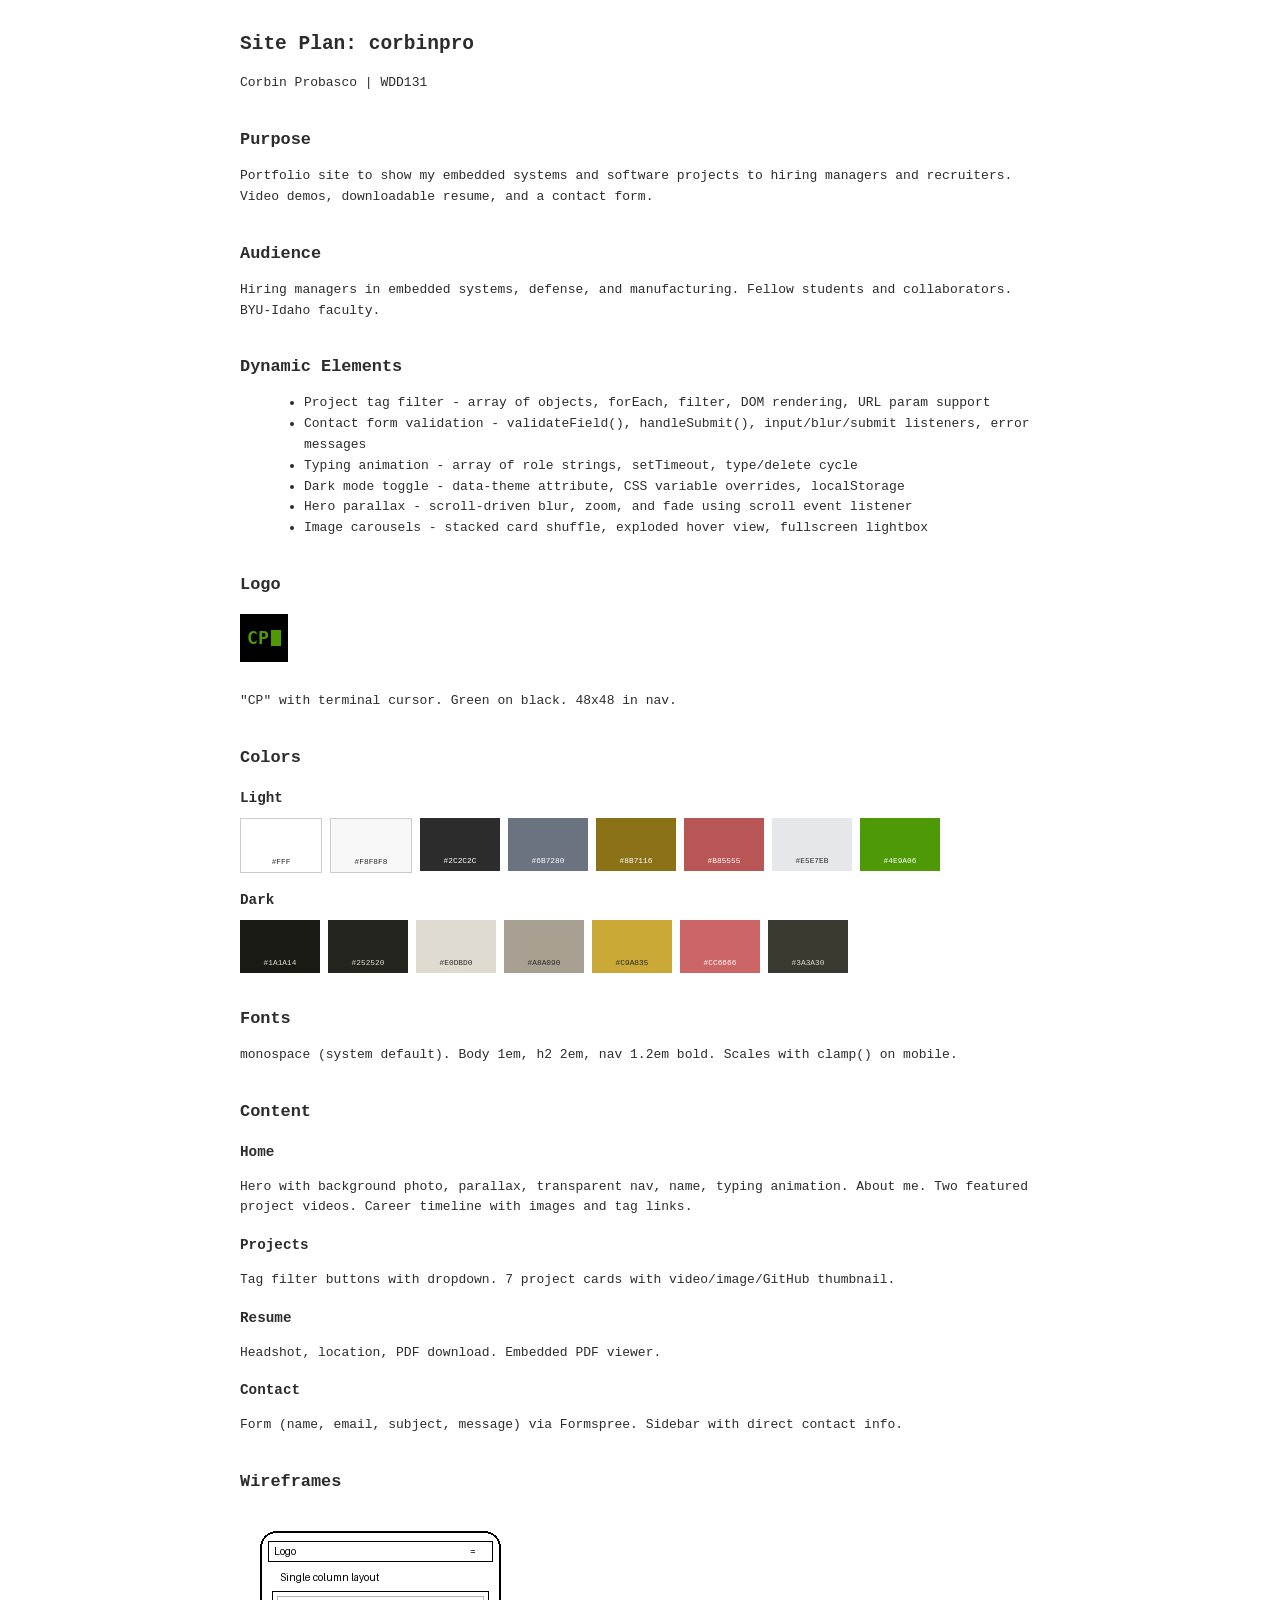
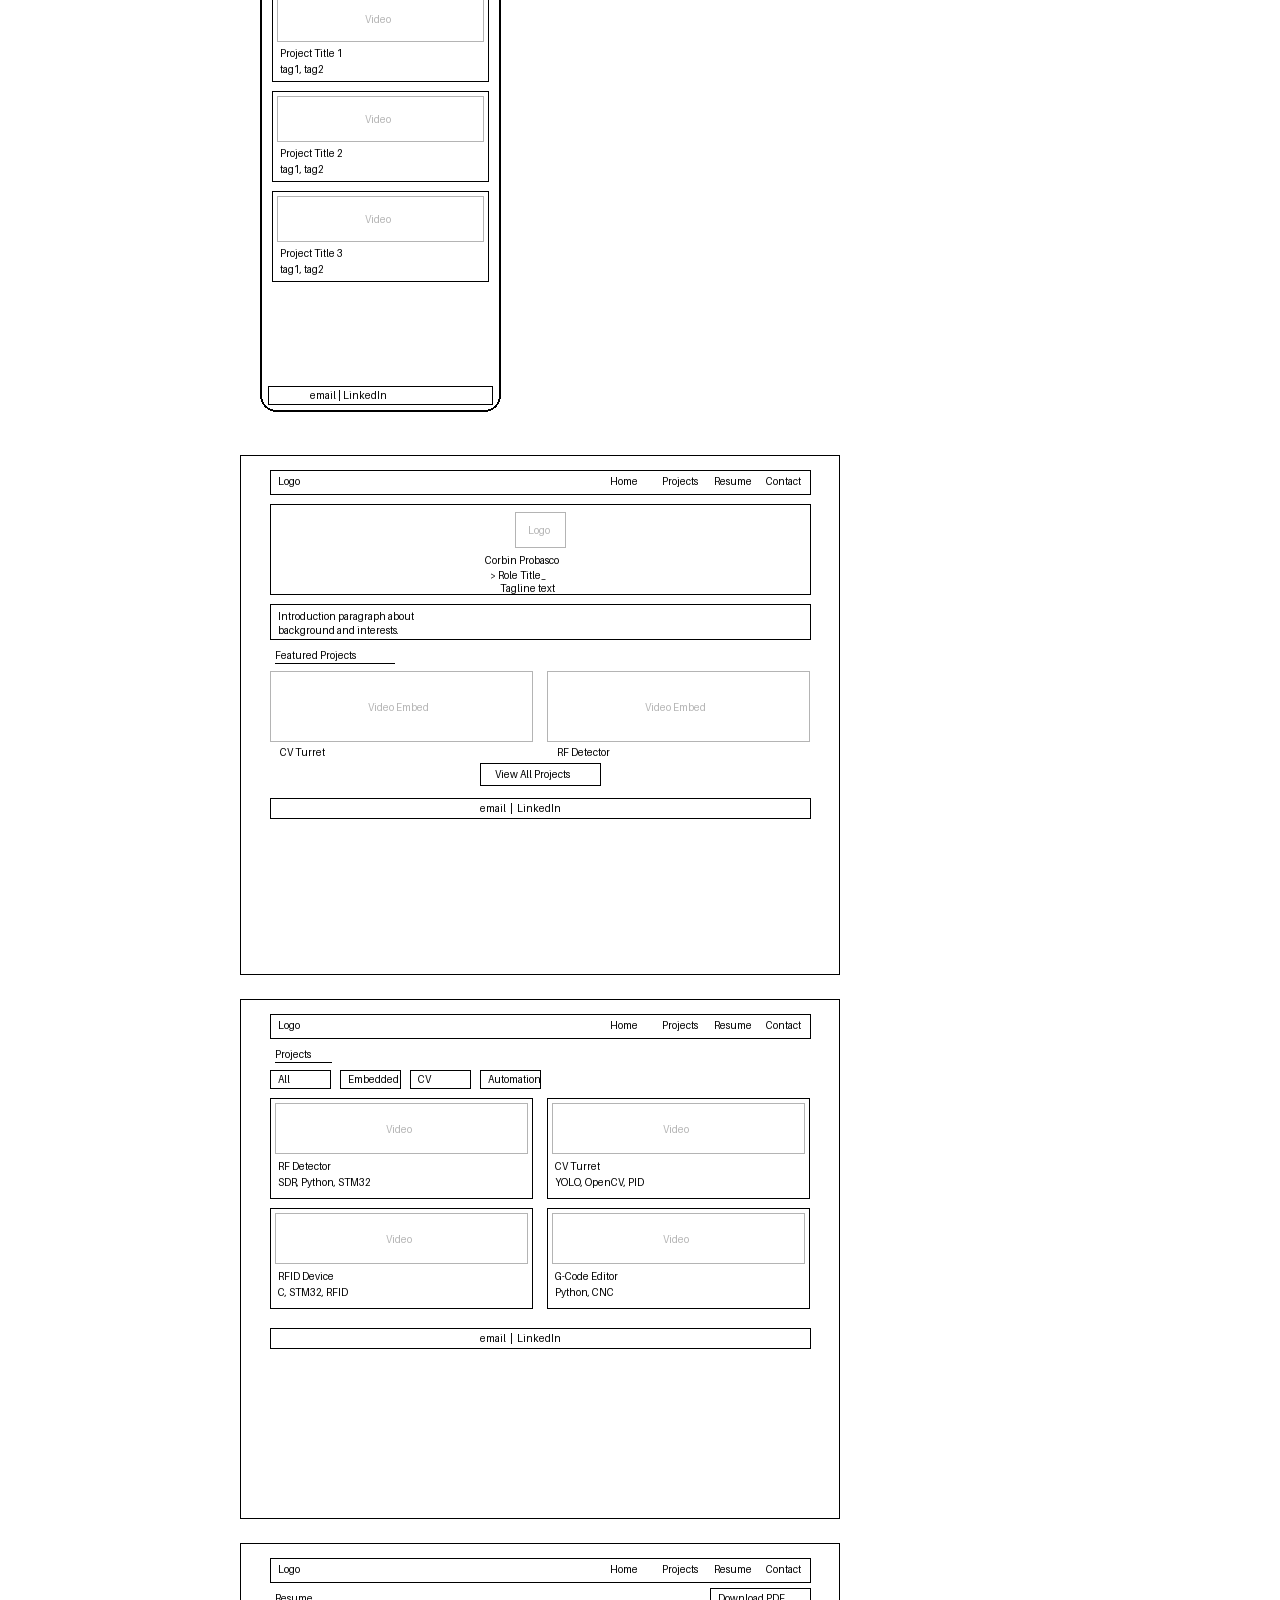
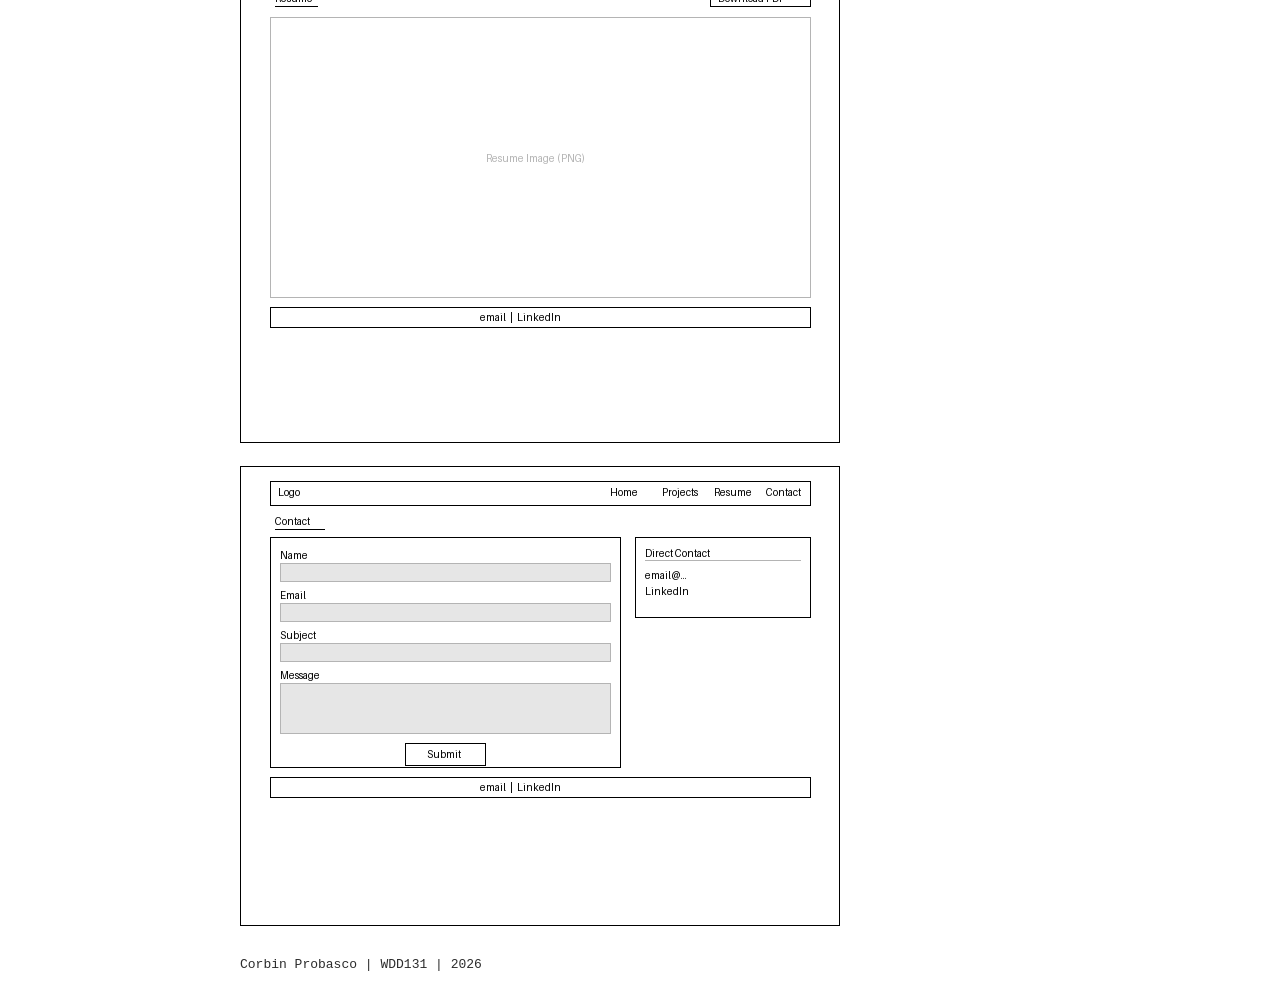
==== commit e311976e: "Updated site plan, minimal" ====
--- a/plan/site-plan.html
+++ b/plan/site-plan.html
@@ -3,434 +3,80 @@
 <head>
     <meta charset="UTF-8">
     <meta name="viewport" content="width=device-width, initial-scale=1.0">
-    <title>Site Plan - corbinpro Portfolio</title>
+    <title>Site Plan - corbinpro</title>
     <link rel="stylesheet" href="site-plan.css">
 </head>
 <body>
 
-    <header>
-        <div class="logo-banner">
-            <img src="../images/corbinpro.png" alt="corbinpro terminal logo">
-        </div>
-        <h1>Site Plan: corbinpro Portfolio</h1>
-        <p>Corbin Probasco | WDD131 Personal Site</p>
-    </header>
+<h1>Site Plan: corbinpro</h1>
+<p>Corbin Probasco | WDD131</p>
 
-    <main>
+<h2>Purpose</h2>
+<p>Portfolio site to show my embedded systems and software projects to hiring managers and recruiters. Video demos, downloadable resume, and a contact form.</p>
 
-        <!-- PURPOSE -->
-        <section id="purpose">
-            <h2>Purpose</h2>
-            <p>
-                This portfolio website serves as a professional showcase for Corbin Probasco, a Software Engineering
-                student and Junior Developer specializing in embedded systems and computer vision. The site presents
-                completed projects through video demonstrations, provides a downloadable resume, and offers a way for
-                recruiters, hiring managers, and collaborators to make contact. The goal is to demonstrate technical
-                competence through tangible project outcomes rather than just listing skills.
-            </p>
-        </section>
+<h2>Audience</h2>
+<p>Hiring managers in embedded systems, defense, and manufacturing. Fellow students and collaborators. BYU-Idaho faculty.</p>
 
-        <!-- AUDIENCE -->
-        <section id="audience">
-            <h2>Target Audience</h2>
-            <p>
-                The primary audience includes software engineering hiring managers, recruiters in the embedded systems
-                and defense technology sectors, and fellow engineering students or open-source collaborators. These
-                visitors are technically literate, value concise presentation, and want to quickly assess project scope
-                and quality. A secondary audience includes BYU-Idaho faculty evaluating coursework. The site's minimal
-                design and monospace typography signal engineering credibility, while video demonstrations let
-                non-technical stakeholders quickly grasp project outcomes.
-            </p>
+<h2>Dynamic Elements</h2>
+<ul>
+    <li>Project tag filter - array of objects, forEach, filter, DOM rendering, URL param support</li>
+    <li>Contact form validation - validateField(), handleSubmit(), input/blur/submit listeners, error messages</li>
+    <li>Typing animation - array of role strings, setTimeout, type/delete cycle</li>
+    <li>Dark mode toggle - data-theme attribute, CSS variable overrides, localStorage</li>
+    <li>Hero parallax - scroll-driven blur, zoom, and fade using scroll event listener</li>
+    <li>Image carousels - stacked card shuffle, exploded hover view, fullscreen lightbox</li>
+</ul>
 
-            <h3>User Scenarios</h3>
-            <ol>
-                <li>"I'm a recruiter reviewing candidates for an embedded systems role. I want to quickly see what
-                    projects this candidate has built and whether they can demonstrate working hardware/software
-                    integration."</li>
-                <li>"I'm a fellow student looking for collaboration on a drone-related project. I want to see what
-                    tools and platforms Corbin has experience with and find a way to reach out."</li>
-                <li>"I'm a hiring manager at a defense contractor. I saw Corbin's LinkedIn and want to see video
-                    evidence of his computer vision turret and RF signal detector projects before scheduling an
-                    interview."</li>
-            </ol>
-        </section>
+<h2>Logo</h2>
+<img src="../images/corbinpro-logo-nav.png" alt="CP logo" style="width:48px;">
+<p>"CP" with terminal cursor. Green on black. 48x48 in nav.</p>
 
-        <!-- COLOR SCHEME -->
-        <section id="colors">
-            <h2>Color Scheme</h2>
+<h2>Colors</h2>
+<h3>Light</h3>
+<div class="color-palette">
+    <div class="color-swatch" style="background:#FFFFFF; border:1px solid #ccc;">#FFF</div>
+    <div class="color-swatch" style="background:#F8F8F8; border:1px solid #ccc;">#F8F8F8</div>
+    <div class="color-swatch" style="background:#2C2C2C; color:#FFF;">#2C2C2C</div>
+    <div class="color-swatch" style="background:#6B7280; color:#FFF;">#6B7280</div>
+    <div class="color-swatch" style="background:#8B7116; color:#FFF;">#8B7116</div>
+    <div class="color-swatch" style="background:#B85555; color:#FFF;">#B85555</div>
+    <div class="color-swatch" style="background:#E5E7EB;">#E5E7EB</div>
+    <div class="color-swatch" style="background:#4E9A06; color:#FFF;">#4E9A06</div>
+</div>
+<h3>Dark</h3>
+<div class="color-palette">
+    <div class="color-swatch" style="background:#1A1A14; color:#E0DBD0;">#1A1A14</div>
+    <div class="color-swatch" style="background:#252520; color:#E0DBD0;">#252520</div>
+    <div class="color-swatch" style="background:#E0DBD0;">#E0DBD0</div>
+    <div class="color-swatch" style="background:#A8A090;">#A8A090</div>
+    <div class="color-swatch" style="background:#C9A835;">#C9A835</div>
+    <div class="color-swatch" style="background:#CC6666; color:#FFF;">#CC6666</div>
+    <div class="color-swatch" style="background:#3A3A30; color:#E0DBD0;">#3A3A30</div>
+</div>
 
-            <h3>Light Mode (Default)</h3>
-            <p>Mostly white, clean, professional. Amber and coral accents pulled from a terminal system monitor.</p>
-            <div class="color-palette">
-                <div class="color-swatch" style="background-color: #FFFFFF;">
-                    <span class="swatch-label">#FFFFFF Primary BG</span>
-                </div>
-                <div class="color-swatch" style="background-color: #F8F8F8;">
-                    <span class="swatch-label">#F8F8F8 Secondary BG</span>
-                </div>
-                <div class="color-swatch" style="background-color: #2C2C2C; color: #FFFFFF;">
-                    <span class="swatch-label" style="background: rgba(0,0,0,0.5); color: #FFF;">#2C2C2C Primary Text</span>
-                </div>
-                <div class="color-swatch" style="background-color: #6B7280; color: #FFFFFF;">
-                    <span class="swatch-label" style="background: rgba(0,0,0,0.5); color: #FFF;">#6B7280 Secondary Text</span>
-                </div>
-                <div class="color-swatch" style="background-color: #C9A835;">
-                    <span class="swatch-label">#C9A835 Accent Amber</span>
-                </div>
-                <div class="color-swatch" style="background-color: #CC6666; color: #FFFFFF;">
-                    <span class="swatch-label" style="background: rgba(0,0,0,0.4); color: #FFF;">#CC6666 Accent Coral</span>
-                </div>
-                <div class="color-swatch" style="background-color: #1E1E1E; color: #FFFFFF;">
-                    <span class="swatch-label" style="background: rgba(255,255,255,0.15); color: #FFF;">#1E1E1E Dark/Banner</span>
-                </div>
-                <div class="color-swatch" style="background-color: #E5E7EB;">
-                    <span class="swatch-label">#E5E7EB Border</span>
-                </div>
-                <div class="color-swatch" style="background-color: #4E9A06; color: #FFFFFF;">
-                    <span class="swatch-label" style="background: rgba(0,0,0,0.4); color: #FFF;">#4E9A06 Terminal Green</span>
-                </div>
-            </div>
-            <p><em>Terminal green is used only in the logo banner and the typing animation. Amber is the primary accent for links, buttons, and borders. Coral is used for hover states and secondary highlights.</em></p>
+<h2>Fonts</h2>
+<p>monospace (system default). Body 1em, h2 2em, nav 1.2em bold. Scales with clamp() on mobile.</p>
 
-            <h3>Dark Mode</h3>
-            <p>Warm olive-black tones sampled from a btop terminal monitor screenshot. Amber and coral accents remain the same for brand consistency.</p>
-            <div class="color-palette">
-                <div class="color-swatch" style="background-color: #1A1A14; color: #D4CFC4;">
-                    <span class="swatch-label" style="background: rgba(255,255,255,0.1); color: #D4CFC4;">#1A1A14 Primary BG</span>
-                </div>
-                <div class="color-swatch" style="background-color: #252520; color: #D4CFC4;">
-                    <span class="swatch-label" style="background: rgba(255,255,255,0.1); color: #D4CFC4;">#252520 Secondary BG</span>
-                </div>
-                <div class="color-swatch" style="background-color: #D4CFC4;">
-                    <span class="swatch-label">#D4CFC4 Primary Text</span>
-                </div>
-                <div class="color-swatch" style="background-color: #8A8575; color: #FFFFFF;">
-                    <span class="swatch-label" style="background: rgba(0,0,0,0.4); color: #FFF;">#8A8575 Secondary Text</span>
-                </div>
-                <div class="color-swatch" style="background-color: #C9A835;">
-                    <span class="swatch-label">#C9A835 Accent Amber</span>
-                </div>
-                <div class="color-swatch" style="background-color: #CC6666; color: #FFFFFF;">
-                    <span class="swatch-label" style="background: rgba(0,0,0,0.4); color: #FFF;">#CC6666 Accent Coral</span>
-                </div>
-                <div class="color-swatch" style="background-color: #0F0F0A; color: #D4CFC4;">
-                    <span class="swatch-label" style="background: rgba(255,255,255,0.1); color: #D4CFC4;">#0F0F0A Dark/Banner</span>
-                </div>
-                <div class="color-swatch" style="background-color: #3A3A30; color: #D4CFC4;">
-                    <span class="swatch-label" style="background: rgba(255,255,255,0.1); color: #D4CFC4;">#3A3A30 Border</span>
-                </div>
-                <div class="color-swatch" style="background-color: #4E9A06; color: #FFFFFF;">
-                    <span class="swatch-label" style="background: rgba(0,0,0,0.4); color: #FFF;">#4E9A06 Terminal Green</span>
-                </div>
-            </div>
-        </section>
+<h2>Content</h2>
+<h3>Home</h3>
+<p>Hero with background photo, parallax, transparent nav, name, typing animation. About me. Two featured project videos. Career timeline with images and tag links.</p>
+<h3>Projects</h3>
+<p>Tag filter buttons with dropdown. 7 project cards with video/image/GitHub thumbnail.</p>
+<h3>Resume</h3>
+<p>Headshot, location, PDF download. Embedded PDF viewer.</p>
+<h3>Contact</h3>
+<p>Form (name, email, subject, message) via Formspree. Sidebar with direct contact info.</p>
 
-        <!-- TYPOGRAPHY -->
-        <section id="typography">
-            <h2>Typography</h2>
-            <p>Font family: <code>monospace</code> (system default, matches XFCE sans-mono and the terminal-style logo).</p>
-            <div class="font-samples">
-                <div class="font-sample">
-                    <span>h1 - 2em, bold, line-height 1.2</span>
-                    <div style="font-size: 2em; font-weight: bold; line-height: 1.2;">Corbin Probasco</div>
-                </div>
-                <div class="font-sample">
-                    <span>h2 - 1.5em, bold, line-height 1.2</span>
-                    <div style="font-size: 1.5em; font-weight: bold; line-height: 1.2;">Projects</div>
-                </div>
-                <div class="font-sample">
-                    <span>h3 - 1.25em, bold, line-height 1.2</span>
-                    <div style="font-size: 1.25em; font-weight: bold; line-height: 1.2;">Drone RF Signal Detector</div>
-                </div>
-                <div class="font-sample">
-                    <span>Body - 1em, regular, line-height 1.6</span>
-                    <div style="font-size: 1em; line-height: 1.6;">Building embedded systems that bridge hardware and software.</div>
-                </div>
-                <div class="font-sample">
-                    <span>Navigation - 0.9em, regular</span>
-                    <div style="font-size: 0.9em;">Home &nbsp;|&nbsp; Projects &nbsp;|&nbsp; Resume &nbsp;|&nbsp; Contact</div>
-                </div>
-            </div>
-        </section>
+<h2>Wireframes</h2>
+<img src="../images/mobile.png" alt="Mobile wireframe">
+<img src="../images/home.png" alt="Home wireframe">
+<img src="../images/projects.png" alt="Projects wireframe">
+<img src="../images/resume.png" alt="Resume wireframe">
+<img src="../images/contact.png" alt="Contact wireframe">
 
-        <!-- LOGO -->
-        <section id="logo">
-            <h2>Logo</h2>
-            <div class="logo-banner">
-                <img src="../images/corbinpro.png" alt="corbinpro terminal logo">
-            </div>
-            <p>
-                Terminal-style logo representing the developer's Linux-first workflow. Green monospace text on
-                black background mimics a bash prompt, reinforcing the engineering identity. Displayed as a
-                full-width banner on the home page dark strip.
-            </p>
-            <div class="photo-placeholder">[New logo will be provided - placeholder in use]</div>
-        </section>
-
-        <!-- NAVIGATION / SITE MAP -->
-        <section id="navigation">
-            <h2>Navigation &amp; Site Map</h2>
-            <div class="sitemap">
-                <p><strong>Home</strong> &mdash; <strong>Projects</strong> &mdash; <strong>Resume</strong> &mdash; <strong>Contact</strong></p>
-            </div>
-            <p>All pages share a top navigation bar with the site name in an <code>&lt;h1&gt;</code> element for accessibility and SEO. On mobile, navigation collapses into a hamburger menu. On desktop (min-width: 768px), links display horizontally. Every page has a footer with email, LinkedIn, and copyright.</p>
-        </section>
-
-        <!-- DYNAMIC ELEMENTS -->
-        <section id="dynamic">
-            <h2>Dynamic Elements (JavaScript)</h2>
-
-            <div class="js-feature">
-                <h4>1. Project Filter System <span style="color: #6B7280;">(Projects page)</span></h4>
-                <p>An array of project objects, each with: <code>name</code>, <code>category</code>, <code>description</code>, <code>videoUrl</code>, <code>technologies[]</code>.</p>
-                <ul>
-                    <li>Filter buttons rendered from a categories array using <code>forEach()</code></li>
-                    <li><code>Array.filter()</code> to show/hide projects by category</li>
-                    <li><code>Array.map()</code> or <code>forEach()</code> to render project cards into the DOM</li>
-                    <li>Conditional branching: check active filter, check if category matches</li>
-                    <li>Mobile: filter buttons stack vertically; Desktop: horizontal row</li>
-                </ul>
-                <p><strong>Covers:</strong> objects, arrays, <code>forEach</code>, <code>filter</code>, <code>map</code>, DOM interaction, conditionals</p>
-            </div>
-
-            <div class="js-feature">
-                <h4>2. Contact Form Validation <span style="color: #6B7280;">(Contact page)</span></h4>
-                <p>HTML5 validation first: <code>required</code>, <code>type="email"</code>, <code>minlength</code>, <code>pattern</code> attributes on inputs.</p>
-                <ul>
-                    <li>JS enhancement: <code>validateField(field)</code> and <code>handleSubmit(event)</code> functions</li>
-                    <li>Select form elements, listen for <code>submit</code> and <code>input</code> events</li>
-                    <li>Conditional branching to check email format, required fields, message length</li>
-                    <li>Modify DOM to show/hide custom error messages below fields</li>
-                </ul>
-                <p><strong>Covers:</strong> multiple functions, event listeners, DOM selection/modification, conditionals</p>
-            </div>
-
-            <div class="js-feature">
-                <h4>3. Typing Animation <span style="color: #6B7280;">(Home page hero)</span></h4>
-                <p>Array of role strings cycled with a typewriter effect:</p>
-                <ul>
-                    <li>Roles: <code>["Embedded Systems Engineer", "Junior Developer", "Problem Solver", "CNC Machinist"]</code></li>
-                    <li><code>setInterval</code> / <code>setTimeout</code> for character-by-character typing</li>
-                    <li>Modify DOM <code>textContent</code> of the subtitle element</li>
-                    <li>Terminal green (<code>#4E9A06</code>) text color with blinking cursor</li>
-                </ul>
-                <p><strong>Covers:</strong> arrays, DOM interaction, functions, conditionals (check string index)</p>
-            </div>
-
-            <div class="js-feature">
-                <h4>4. Dark Mode Toggle <span style="color: #6B7280;">(All pages)</span></h4>
-                <p>Toggle button in the nav bar swaps CSS custom properties between light and dark theme objects.</p>
-                <ul>
-                    <li>Two theme objects (light and dark) with CSS variable key-value pairs</li>
-                    <li><code>Object.entries(theme).forEach()</code> to apply properties to <code>document.documentElement</code></li>
-                    <li>Stores preference in <code>localStorage</code>, reads on page load</li>
-                    <li>Conditional: check if saved preference exists, apply accordingly</li>
-                </ul>
-                <p><strong>Implementation:</strong></p>
-<pre><code>const themes = {
-  light: {
-    '--bg-primary': '#FFFFFF',
-    '--bg-secondary': '#F8F8F8',
-    '--text-primary': '#2C2C2C',
-    '--text-secondary': '#6B7280',
-    '--accent-primary': '#C9A835',
-    '--accent-secondary': '#CC6666',
-    '--bg-dark': '#1E1E1E',
-    '--border': '#E5E7EB'
-  },
-  dark: {
-    '--bg-primary': '#1A1A14',
-    '--bg-secondary': '#252520',
-    '--text-primary': '#D4CFC4',
-    '--text-secondary': '#8A8575',
-    '--accent-primary': '#C9A835',
-    '--accent-secondary': '#CC6666',
-    '--bg-dark': '#0F0F0A',
-    '--border': '#3A3A30'
-  }
-};
-
-function applyTheme(themeName) {
-  const theme = themes[themeName];
-  Object.entries(theme).forEach(([prop, value]) =&gt; {
-    document.documentElement.style.setProperty(prop, value);
-  });
-  localStorage.setItem('theme', themeName);
-}
-
-const saved = localStorage.getItem('theme');
-applyTheme(saved ? saved : 'light');</code></pre>
-                <p><strong>Covers:</strong> objects, arrays, <code>Object.entries</code>, <code>forEach</code>, DOM interaction, event listener, conditionals</p>
-            </div>
-        </section>
-
-        <!-- CONTENT -->
-        <section id="content">
-            <h2>Page Content</h2>
-
-            <!-- HOME -->
-            <div class="page-content">
-                <h4>Home Page</h4>
-                <p><strong>Hero Section:</strong></p>
-                <ul>
-                    <li>Full-width dark banner (<code>#1E1E1E</code>) with logo placeholder</li>
-                    <li><code>&lt;h1&gt;Corbin Probasco&lt;/h1&gt;</code></li>
-                    <li>Typing animation subtitle in terminal green: <code>&gt; Embedded Systems Engineer_</code></li>
-                    <li>Tagline: "Software engineer building at the intersection of hardware and code."</li>
-                </ul>
-
-                <p><strong>Introduction:</strong></p>
-                <p>"I'm a Software Engineering student at BYU-Idaho with a certificate in Embedded Systems, currently working as a Junior Developer at Meritus360. My projects span drone detection, computer vision targeting systems, and industrial automation. I bring 6+ years of precision machining experience to every engineering problem."</p>
-                <div class="photo-placeholder">[Professional headshot placeholder - near intro text]</div>
-
-                <p><strong>Featured Projects:</strong> Two YouTube video embeds (placeholder URLs)</p>
-                <ul>
-                    <li><strong>Computer-Vision Turret (Drone C-RAM)</strong> - "A real-time object tracking turret using YOLO and OpenCV with PID-controlled servos."</li>
-                    <li><strong>Drone RF Signal Detector</strong> - "Passive RF detection system for identifying drone control frequencies using SDR hardware."</li>
-                </ul>
-
-                <p><strong>Call to Action:</strong> "View All Projects" button (amber background, links to projects page)</p>
-            </div>
-
-            <!-- PROJECTS -->
-            <div class="page-content">
-                <h4>Projects Page</h4>
-                <p><strong>Filter Buttons:</strong> All | Embedded Systems | Computer Vision | Automation</p>
-                <p><em>Mobile: stack vertically. Desktop: horizontal row.</em></p>
-
-                <h4>Project Cards:</h4>
-
-                <p><strong>1. Drone RF Signal Detector</strong> <span class="tag">STM32</span> <span class="tag">C</span> <span class="tag">SDR</span> <span class="tag">Signal Processing</span></p>
-                <p>Multi-band drone signal detector using STM32L4 and AD8317 analog detectors. Scans 433 MHz, 915 MHz, 2.4 GHz, and 5.8 GHz bands with tuned antennas and copper-lined EMI shielding.</p>
-                <p>Video: <code>https://www.youtube.com/embed/VIDEO_ID_PLACEHOLDER</code></p>
-                <div class="photo-placeholder">[Photo: Close-up of detector hardware with antennas]</div>
-
-                <p><strong>2. Computer-Vision Turret (Drone C-RAM)</strong> <span class="tag">Python</span> <span class="tag">YOLO</span> <span class="tag">OpenCV</span> <span class="tag">PID</span> <span class="tag">Raspberry Pi</span></p>
-                <p>Real-time object tracking turret using Raspberry Pi 5, custom YOLO model, and PID-controlled servo motors. Multi-process Linux pipeline achieves &plusmn;1&deg; tracking accuracy.</p>
-                <p>Video: <code>https://www.youtube.com/embed/VIDEO_ID_PLACEHOLDER</code></p>
-                <div class="photo-placeholder">[Photo: Turret mechanism with camera mounted]</div>
-
-                <p><strong>3. RFID Authentication Research Device</strong> <span class="tag">C</span> <span class="tag">Raspberry Pi Pico</span> <span class="tag">RFID</span> <span class="tag">SPI/I2C</span></p>
-                <p>Research tool for studying 13.56 MHz RFID authentication. PN532 module with Raspberry Pi Pico for UID reading, emulation, and security analysis via custom SPI/I2C drivers.</p>
-                <p>Video: <code>https://www.youtube.com/embed/VIDEO_ID_PLACEHOLDER</code></p>
-                <div class="photo-placeholder">[Photo: Breadboard prototype with RFID module]</div>
-
-                <p><strong>4. Automatic G-Code Editor</strong> <span class="tag">Python</span> <span class="tag">CNC</span> <span class="tag">Automation</span></p>
-                <p>Automated CNC G-code generation and editing tool. Validates tool paths and reduces setup time. Adopted by shop owner for daily production use.</p>
-                <p>Video: <code>https://www.youtube.com/embed/VIDEO_ID_PLACEHOLDER</code></p>
-                <div class="photo-placeholder">[Photo: CNC machine or screenshot of tool interface]</div>
-            </div>
-
-            <!-- RESUME -->
-            <div class="page-content">
-                <h4>Resume Page</h4>
-                <div class="photo-placeholder">[Professional headshot placeholder]</div>
-                <p><strong>Location:</strong> Ogden, Utah</p>
-                <p><strong>Download:</strong> "Download PDF Resume" button (amber)</p>
-
-                <p><strong>Education:</strong></p>
-                <ul>
-                    <li>B.S. Software Engineering, BYU-Idaho, Rexburg, ID &mdash; Expected Dec 2026</li>
-                    <li>Certificate, Embedded Systems</li>
-                    <li>GPA: 3.55 / 4.00</li>
-                    <li>Relevant coursework: Real-Time Operating Systems, Microcontrollers, Debugging, Reverse Engineering, Digital Logic, Data Structures, Linux, Serial Communication, Machine Learning</li>
-                </ul>
-
-                <p><strong>Technical Skills:</strong></p>
-                <ul>
-                    <li><strong>Languages:</strong> C, C++, Python, C#, ARM Assembly, Verilog, JavaScript</li>
-                    <li><strong>Embedded &amp; RF:</strong> STM32, Raspberry Pi, ESP32, FreeRTOS, SPI/I2C, Software Defined Radio</li>
-                    <li><strong>Tools &amp; OS:</strong> Linux/Unix, Git, GDB, STM32CubeIDE, Espressif, GCC, .NET, Bash, SSH, 3D Printing, CNC Machine Programming</li>
-                    <li><strong>Engineering:</strong> CAD Design, CNC machining, welding, soldering, logic analyzers</li>
-                    <li><strong>Other:</strong> Computer Vision (YOLO, OpenCV), PID control, PyTorch, Tailscale</li>
-                </ul>
-
-                <p><strong>Experience:</strong></p>
-                <ul>
-                    <li><strong>Junior Developer, Meritus360</strong> (Mesa, AZ &mdash; 2025-Current): Developed AI-based tooling for aerospace manufacturing shops. Worked in a 3-person team delivering production features in C# and Python.</li>
-                    <li><strong>Machinist</strong> (White Rock Machine, Quick Turn Machine, Gem State Machine &mdash; Utah &amp; Idaho, 2018-2019, 2021-2025): Operated and programmed CNC mills and lathes to &plusmn;0.001" tolerances. Interpreted G-code, performed tool setups, collaborated with engineers.</li>
-                </ul>
-
-                <p><strong>Projects:</strong> Condensed list linking to the Projects page.</p>
-            </div>
-
-            <!-- CONTACT -->
-            <div class="page-content">
-                <h4>Contact Page</h4>
-                <p><strong>Intro:</strong> "Interested in collaborating or have a position that might be a good fit? Reach out using the form below or connect with me directly."</p>
-
-                <p><strong>Form Fields (with HTML5 validation):</strong></p>
-                <ul>
-                    <li>Name: <code>&lt;input type="text" required minlength="2"&gt;</code></li>
-                    <li>Email: <code>&lt;input type="email" required&gt;</code></li>
-                    <li>Subject: <code>&lt;select required&gt;</code> (General Inquiry, Job Opportunity, Project Collaboration, Other)</li>
-                    <li>Message: <code>&lt;textarea required minlength="10"&gt;</code></li>
-                    <li>Submit button (amber)</li>
-                </ul>
-                <p>JavaScript validation layered on top of HTML5 for custom error messages.</p>
-
-                <p><strong>Direct Contact Sidebar:</strong></p>
-                <ul>
-                    <li>Email: corbinprobasco@gmail.com</li>
-                    <li>LinkedIn: linkedin.com/in/corbin-probasco</li>
-                    <li>Location: Ogden, Utah</li>
-                </ul>
-            </div>
-        </section>
-
-        <!-- WIREFRAMES -->
-        <section id="wireframes">
-            <h2>Wireframes</h2>
-            <p>Mobile-first design. Default layout targets small screens. Media queries at <code>min-width: 768px</code> adapt to widescreen.</p>
-
-            <h3>Mobile Wireframe</h3>
-            <img src="../images/mobile.png" alt="Mobile wireframe for all pages">
-
-            <h3>Home Page</h3>
-            <img src="../images/home.png" alt="Home page wireframe">
-
-            <h3>Projects Page</h3>
-            <img src="../images/projects.png" alt="Projects page wireframe">
-
-            <h3>Resume Page</h3>
-            <img src="../images/resume.png" alt="Resume page wireframe">
-
-            <h3>Contact Page</h3>
-            <img src="../images/contact.png" alt="Contact page wireframe">
-        </section>
-
-        <!-- CSS ARCHITECTURE -->
-        <section id="css-architecture">
-            <h2>CSS Architecture (Mobile-First)</h2>
-            <p>All default styles target mobile screens. Media queries use <code>min-width</code> to scale up to widescreen.</p>
-<pre><code>/* === BASE (MOBILE) === */
-body { font-family: monospace; color: var(--text-primary); background: var(--bg-primary); }
-.nav-links { display: none; }
-.hamburger { display: block; }
-.filter-buttons { display: flex; flex-direction: column; gap: 0.5rem; }
-.project-grid { display: grid; grid-template-columns: 1fr; gap: 1.5rem; }
-.contact-layout { display: block; }
-
-/* === TABLET+ (min-width: 768px) === */
-@media (min-width: 768px) {
-  .nav-links { display: flex; }
-  .hamburger { display: none; }
-  .filter-buttons { flex-direction: row; }
-  .project-grid { grid-template-columns: 1fr 1fr; }
-  .contact-layout { display: grid; grid-template-columns: 1fr 280px; gap: 2rem; }
-}
-
-/* === DESKTOP (min-width: 1024px) === */
-@media (min-width: 1024px) {
-  main { max-width: 960px; margin: 0 auto; }
-}</code></pre>
-        </section>
-
-    </main>
-
-    <footer>
-        <p>Corbin Probasco | WDD131 | 2026</p>
-    </footer>
+<footer>
+    <p>Corbin Probasco | WDD131 | 2026</p>
+</footer>
 
 </body>
 </html>
--- a/plan/site-plan.css
+++ b/plan/site-plan.css
@@ -1,297 +1,34 @@
-/* Site Plan Stylesheet - corbinpro Portfolio */
-/* Mobile-first design */
-
-* {
-    margin: 0;
-    padding: 0;
-    box-sizing: border-box;
-}
-
 body {
     font-family: monospace;
     color: #2C2C2C;
-    background-color: #FFFFFF;
+    max-width: 800px;
+    margin: 0 auto;
+    padding: 1rem;
     line-height: 1.6;
-    padding: 1rem;
-    max-width: 960px;
-    margin: 0 auto;
 }
 
-/* Typography */
-h1 {
-    font-size: 2em;
-    line-height: 1.2;
-    margin-bottom: 0.5rem;
-    color: #2C2C2C;
-}
+h1 { font-size: 1.5em; margin-bottom: 0.5rem; }
+h2 { font-size: 1.3em; margin-top: 2rem; margin-bottom: 0.5rem; }
+h3 { font-size: 1.1em; margin-top: 1rem; margin-bottom: 0.3rem; }
+h4 { margin-top: 0.75rem; margin-bottom: 0.25rem; }
+p { margin-bottom: 0.5rem; }
+ul { margin-left: 1.5rem; margin-bottom: 0.5rem; }
 
-h2 {
-    font-size: 1.5em;
-    line-height: 1.2;
-    margin-top: 2rem;
-    margin-bottom: 1rem;
-    padding-bottom: 0.5rem;
-    border-bottom: 2px solid #C9A835;
-    color: #2C2C2C;
-}
-
-h3 {
-    font-size: 1.25em;
-    line-height: 1.2;
-    margin-top: 1.5rem;
-    margin-bottom: 0.75rem;
-    color: #2C2C2C;
-}
-
-h4 {
-    font-size: 1.1em;
-    margin-top: 1rem;
-    margin-bottom: 0.5rem;
-}
-
-p {
-    margin-bottom: 1rem;
-}
-
-a {
-    color: #C9A835;
-    text-decoration: none;
-}
-
-a:hover {
-    color: #CC6666;
-    text-decoration: underline;
-}
-
-/* Header */
-header {
-    text-align: center;
-    margin-bottom: 2rem;
-    padding-bottom: 1rem;
-    border-bottom: 1px solid #E5E7EB;
-}
-
-.logo-banner {
-    background-color: #1E1E1E;
-    padding: 1.5rem;
-    border-radius: 4px;
-    margin-bottom: 1rem;
-    text-align: center;
-}
-
-.logo-banner img {
-    max-width: 100%;
-    height: auto;
-    max-height: 80px;
-}
-
-header p {
-    color: #6B7280;
-    font-size: 0.95em;
-}
-
-/* Sections */
-section {
-    margin-bottom: 2.5rem;
-}
-
-/* Color Swatches */
 .color-palette {
     display: flex;
     flex-wrap: wrap;
-    gap: 0.75rem;
-    margin: 1rem 0;
+    gap: 0.5rem;
+    margin: 0.5rem 0;
 }
 
 .color-swatch {
-    width: 100%;
-    height: 80px;
-    border-radius: 4px;
-    border: 1px solid #E5E7EB;
+    width: 80px;
+    height: 50px;
     display: flex;
     align-items: flex-end;
     justify-content: center;
-    padding-bottom: 0.5rem;
-    font-size: 0.8em;
-    font-weight: bold;
+    font-size: 0.6em;
+    padding-bottom: 0.2rem;
 }
 
-.swatch-label {
-    background: rgba(255, 255, 255, 0.85);
-    padding: 0.15rem 0.5rem;
-    border-radius: 2px;
-    font-size: 0.75em;
-}
-
-/* Font Samples */
-.font-samples {
-    background: #F8F8F8;
-    padding: 1.5rem;
-    border-radius: 4px;
-    border: 1px solid #E5E7EB;
-}
-
-.font-sample {
-    margin-bottom: 1rem;
-    padding-bottom: 0.75rem;
-    border-bottom: 1px solid #E5E7EB;
-}
-
-.font-sample:last-child {
-    border-bottom: none;
-    margin-bottom: 0;
-    padding-bottom: 0;
-}
-
-.font-sample span {
-    display: block;
-    color: #6B7280;
-    font-size: 0.75em;
-    margin-bottom: 0.25rem;
-}
-
-/* Wireframes */
-.wireframe {
-    background: #F8F8F8;
-    border: 1px solid #E5E7EB;
-    border-radius: 4px;
-    padding: 1rem;
-    overflow-x: auto;
-    font-size: 0.75em;
-    line-height: 1.4;
-    margin: 1rem 0;
-}
-
-/* Site Map */
-.sitemap {
-    background: #F8F8F8;
-    padding: 1.5rem;
-    border-radius: 4px;
-    border: 1px solid #E5E7EB;
-    text-align: center;
-    font-size: 0.9em;
-}
-
-/* Dynamic Elements */
-.js-feature {
-    background: #F8F8F8;
-    padding: 1rem;
-    border-left: 3px solid #C9A835;
-    border-radius: 0 4px 4px 0;
-    margin-bottom: 1rem;
-}
-
-.js-feature h4 {
-    margin-top: 0;
-}
-
-.js-feature code {
-    background: #E5E7EB;
-    padding: 0.1rem 0.35rem;
-    border-radius: 2px;
-    font-size: 0.9em;
-}
-
-/* Code blocks */
-pre code {
-    display: block;
-    background: #1E1E1E;
-    color: #D4CFC4;
-    padding: 1rem;
-    border-radius: 4px;
-    overflow-x: auto;
-    font-size: 0.8em;
-    line-height: 1.5;
-}
-
-/* Content Sections */
-.page-content {
-    background: #F8F8F8;
-    padding: 1rem;
-    border-radius: 4px;
-    border: 1px solid #E5E7EB;
-    margin-bottom: 1rem;
-}
-
-.page-content h4 {
-    margin-top: 0;
-    color: #C9A835;
-}
-
-.photo-placeholder {
-    background: #E5E7EB;
-    color: #6B7280;
-    padding: 1rem;
-    text-align: center;
-    border-radius: 4px;
-    font-size: 0.85em;
-    margin: 0.75rem 0;
-    font-style: italic;
-}
-
-/* Tags */
-.tag {
-    display: inline-block;
-    background: #C9A835;
-    color: #FFFFFF;
-    padding: 0.15rem 0.5rem;
-    border-radius: 3px;
-    font-size: 0.75em;
-    margin: 0.15rem;
-}
-
-/* Tables */
-table {
-    width: 100%;
-    border-collapse: collapse;
-    margin: 1rem 0;
-    font-size: 0.85em;
-}
-
-th, td {
-    padding: 0.5rem;
-    text-align: left;
-    border-bottom: 1px solid #E5E7EB;
-}
-
-th {
-    color: #6B7280;
-    font-weight: bold;
-    border-bottom: 2px solid #C9A835;
-}
-
-/* Footer */
-footer {
-    text-align: center;
-    padding: 1.5rem 0;
-    margin-top: 2rem;
-    border-top: 1px solid #E5E7EB;
-    color: #6B7280;
-    font-size: 0.85em;
-}
-
-/* === TABLET+ === */
-@media (min-width: 768px) {
-    body {
-        padding: 2rem;
-    }
-
-    .color-swatch {
-        width: calc(25% - 0.75rem);
-    }
-
-    .wireframe {
-        font-size: 0.8em;
-    }
-}
-
-/* === DESKTOP === */
-@media (min-width: 1024px) {
-    body {
-        padding: 2rem 3rem;
-    }
-
-    .color-swatch {
-        width: calc(20% - 0.75rem);
-    }
-}
+img { max-width: 100%; margin: 0.5rem 0; }
